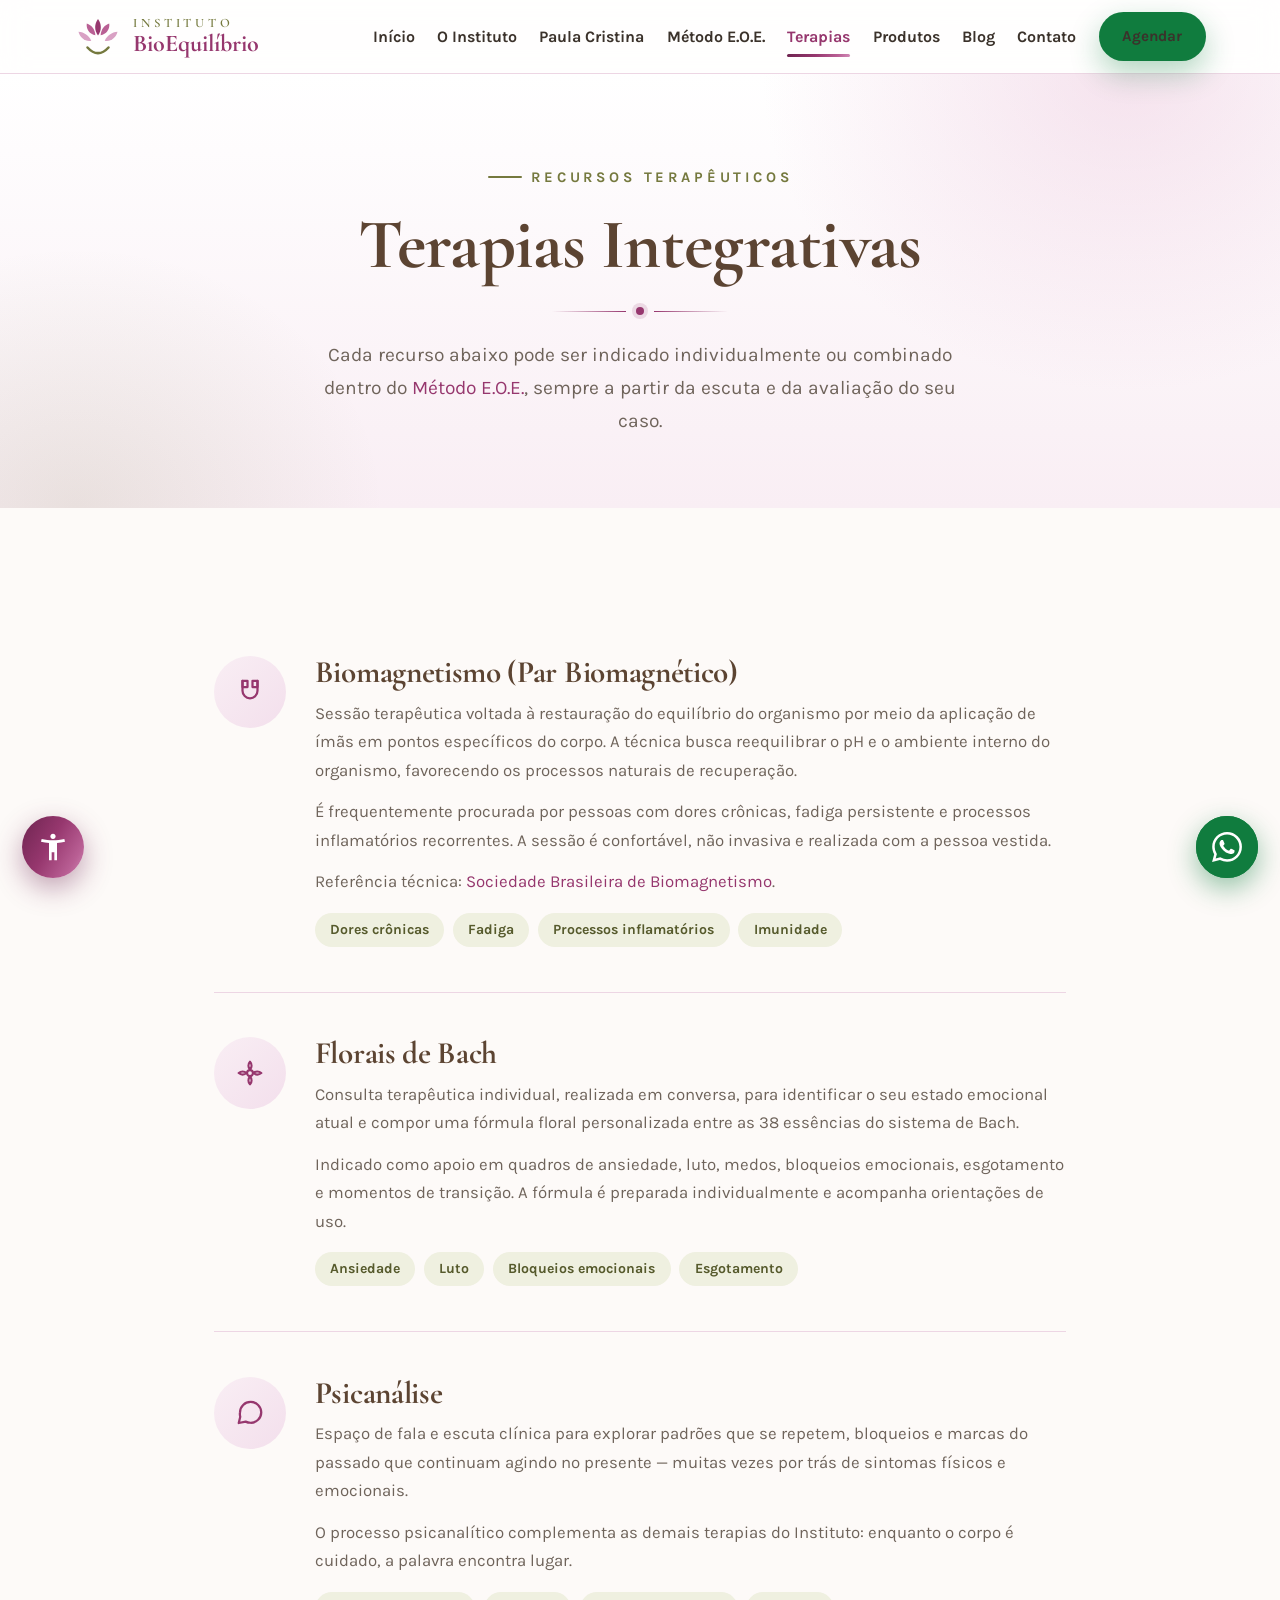
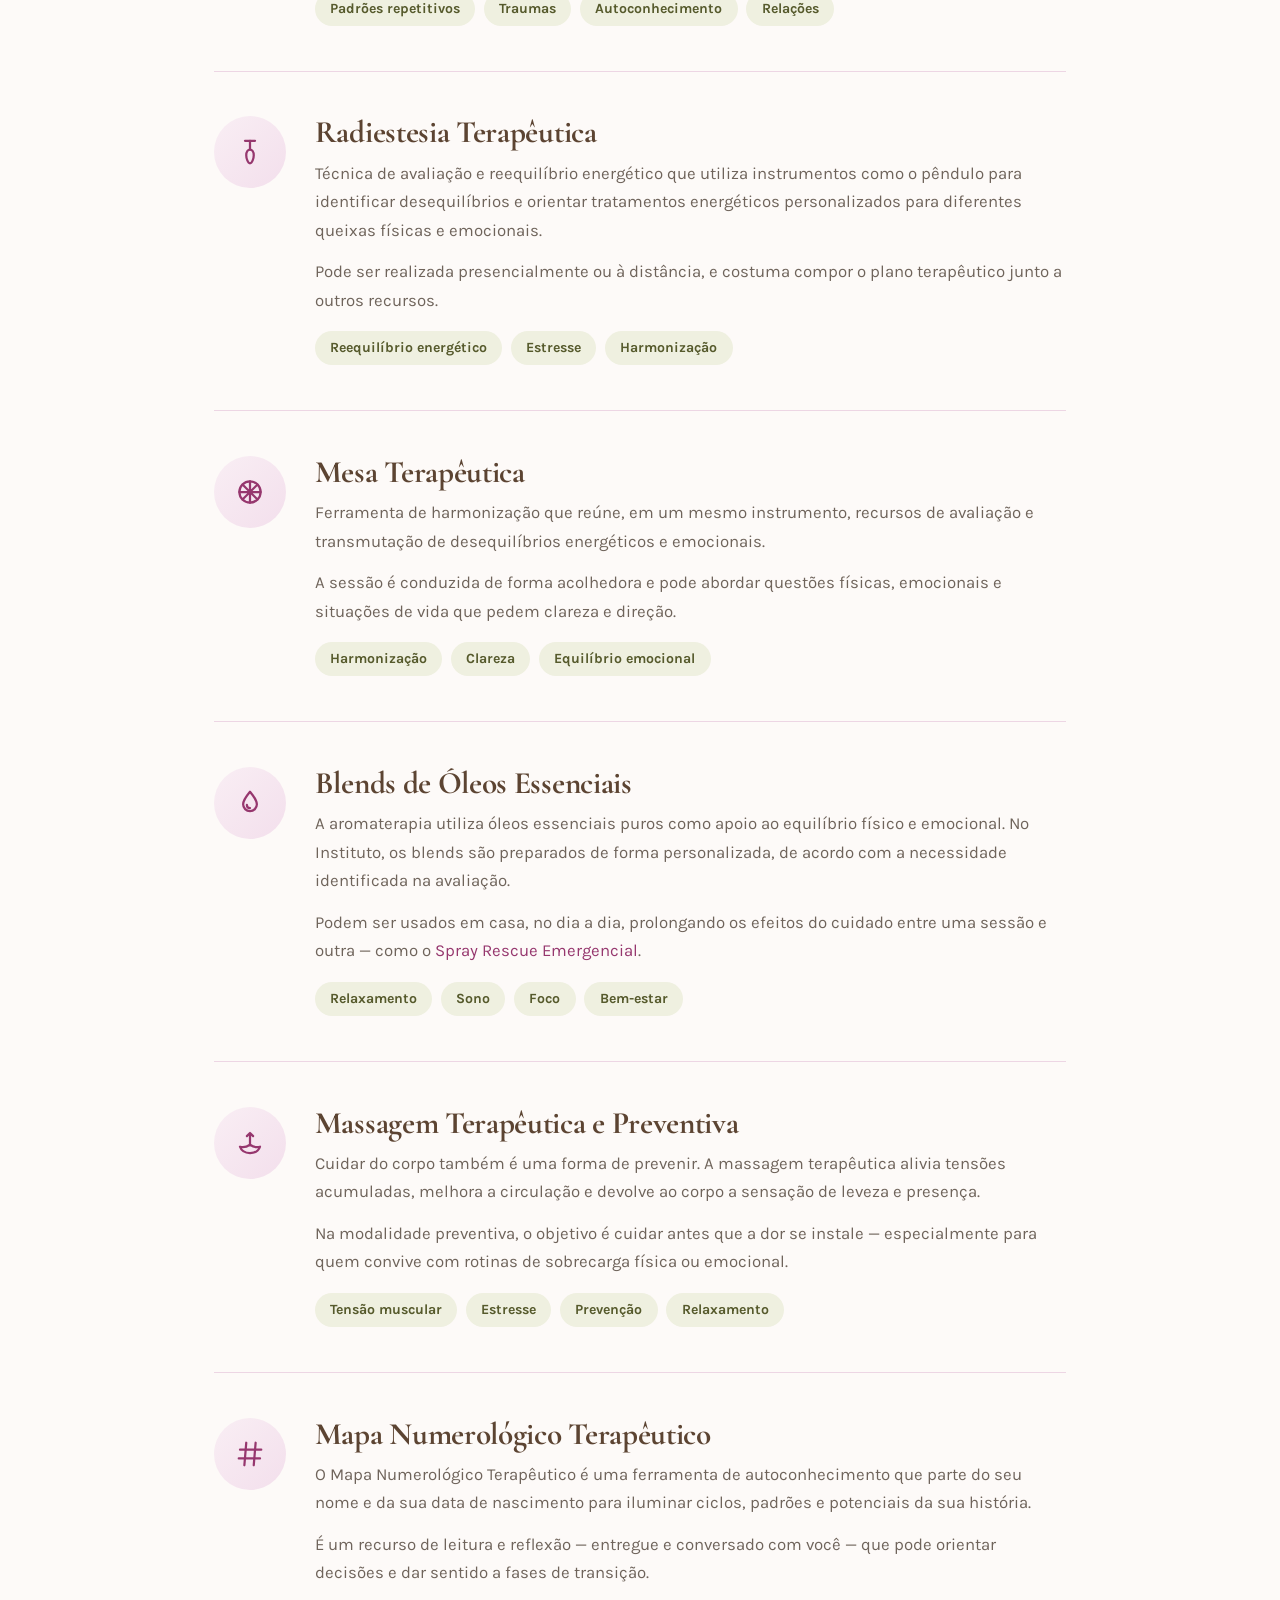
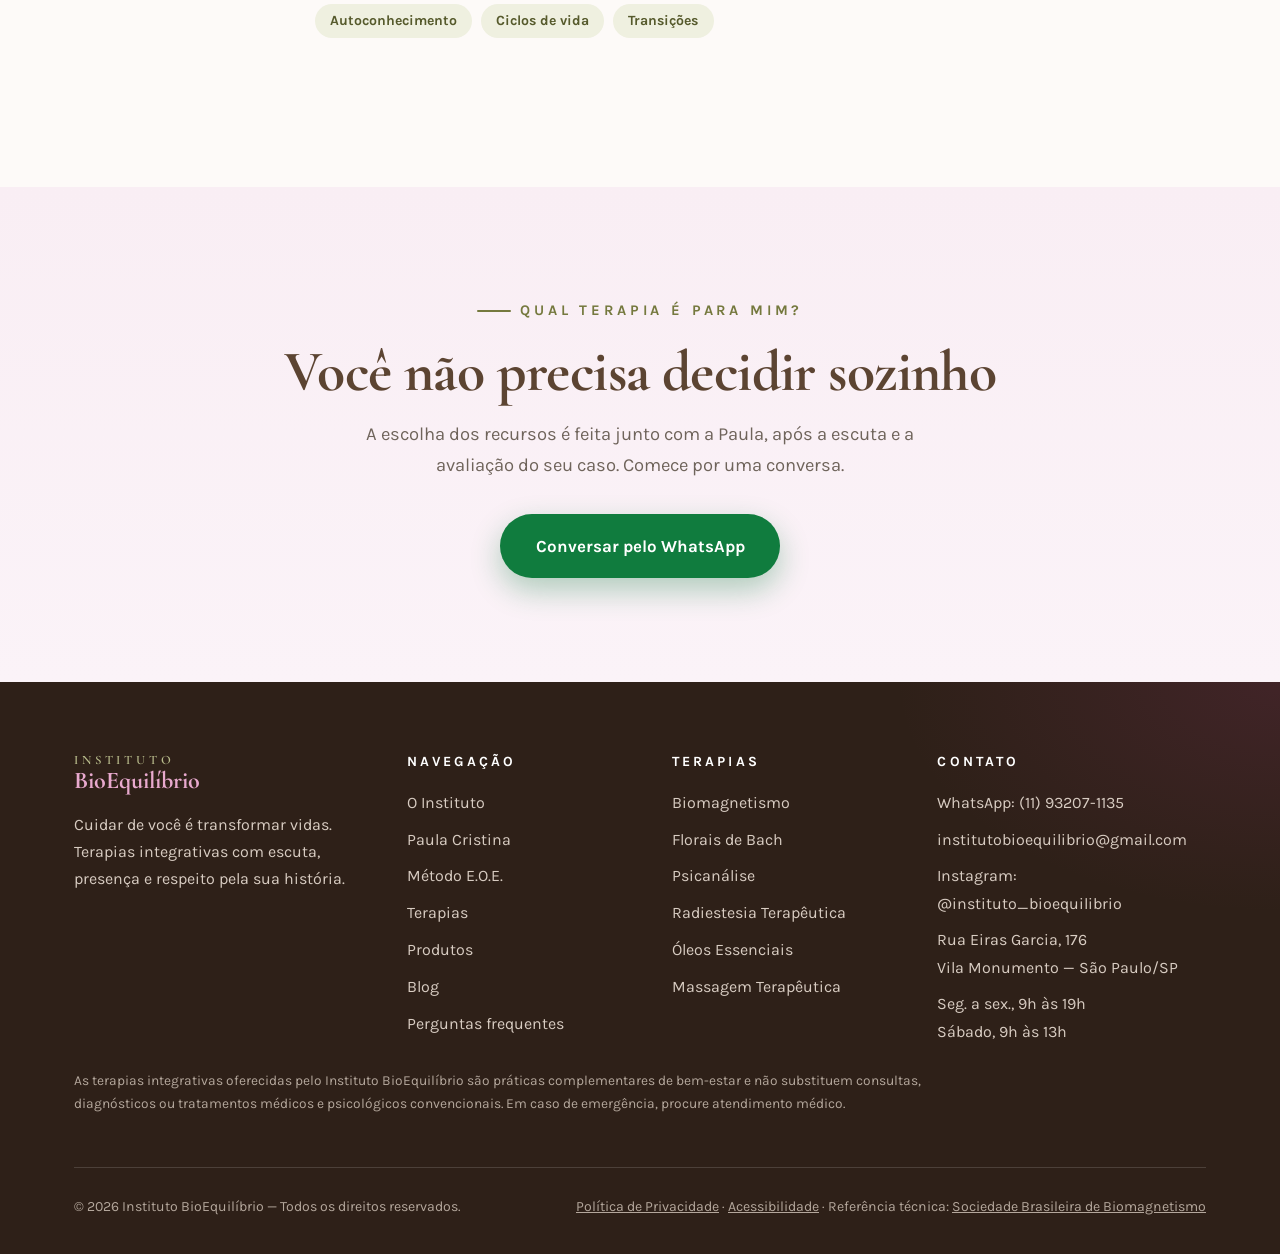
==== terapias.html @ fdae302d "Site do Instituto BioEquilíbrio — terapias integrativas (Paula Cristina) Site estático multi-página " ====
<!DOCTYPE html>
<html lang="pt-BR">
<head>
  <meta charset="UTF-8">
  <meta name="viewport" content="width=device-width, initial-scale=1.0">
  <title>Terapias Integrativas — Biomagnetismo, Florais, Psicanálise e mais | Instituto BioEquilíbrio</title>
  <meta name="description" content="Conheça as terapias do Instituto BioEquilíbrio: Biomagnetismo, Florais de Bach, Psicanálise, Radiestesia Terapêutica, Mesa Terapêutica, Óleos Essenciais, Massagem Terapêutica e Mapa Numerológico.">
  <link rel="icon" type="image/jpeg" href="assets/img/logo.jpg">
  <link rel="preconnect" href="https://fonts.googleapis.com">
  <link rel="preconnect" href="https://fonts.gstatic.com" crossorigin>
  <link href="https://fonts.googleapis.com/css2?family=Cormorant+Garamond:ital,wght@0,500;0,600;0,700;1,500;1,600&family=Karla:ital,wght@0,400;0,700;1,400&display=swap" rel="stylesheet">
  <link rel="stylesheet" href="assets/css/style.css">
  <!-- Aplica preferências de acessibilidade salvas antes da pintura (evita flash) -->
  <script>
    (function () {
      try {
        var c = localStorage.getItem("bioeq-contraste");
        if (c === "sim" || (!c && window.matchMedia && window.matchMedia("(prefers-contrast: more)").matches)) {
          document.documentElement.setAttribute("data-contraste", "alto");
        }
        var p = parseInt(localStorage.getItem("bioeq-fonte-escala"), 10);
        if (p && p !== 100 && p >= 90 && p <= 130) document.documentElement.style.fontSize = p + "%";
        if (localStorage.getItem("bioeq-links") === "1") document.documentElement.classList.add("a11y-links");
        if (localStorage.getItem("bioeq-parado") === "1") document.documentElement.classList.add("a11y-parado");
      } catch (e) {}
    })();
  </script>
</head>
<body>

  <a class="pular-conteudo" href="#conteudo" accesskey="1">Pular para o conteúdo principal</a>

  <header class="topo">
    <div class="topo__inner">
      <a class="marca" href="index.html" aria-label="Instituto BioEquilíbrio — página inicial">
        <svg viewBox="0 0 64 56" aria-hidden="true"><path d="M32 4c5 6.5 5 15.5 0 22-5-6.5-5-15.5 0-22z" fill="#96376E"/><path d="M17 10c6.5 2 11 8 11.5 15.5C21 24.5 16 18 17 10z" fill="#B95F94"/><path d="M47 10c-6.5 2-11 8-11.5 15.5C43 24.5 48 18 47 10z" fill="#B95F94"/><path d="M6 21c7.5.5 14 5 17 12-8 1.5-15-4-17-12z" fill="#D9A1C4"/><path d="M58 21c-7.5.5-14 5-17 12 8 1.5 15-4 17-12z" fill="#D9A1C4"/><path d="M18 42c4.5 5 9 7.5 14 7.5S41.5 47 46 42" stroke="#75793E" stroke-width="3.4" stroke-linecap="round" fill="none"/></svg>
        <span class="marca__texto">
          <span class="marca__instituto">Instituto</span>
          <span class="marca__nome">BioEquilíbrio</span>
        </span>
      </a>
      <button class="nav-toggle" aria-label="Abrir menu" aria-expanded="false">
        <svg width="26" height="26" viewBox="0 0 24 24" fill="none" stroke="currentColor" stroke-width="2" stroke-linecap="round"><path d="M3 6h18M3 12h18M3 18h18"/></svg>
      </button>
      <nav class="nav" aria-label="Navegação principal">
        <a href="index.html">Início</a>
        <a href="o-instituto.html">O Instituto</a>
        <a href="paula-cristina.html">Paula Cristina</a>
        <a href="metodo-eoe.html">Método E.O.E.</a>
        <a href="terapias.html" class="ativo" aria-current="page">Terapias</a>
        <a href="produtos.html">Produtos</a>
        <a href="blog.html">Blog</a>
        <a href="contato.html">Contato</a>
        <a class="botao botao--whats" href="https://wa.me/5511932071135?text=Ol%C3%A1%2C%20Paula!%20Vim%20pelo%20site%20do%20Instituto%20BioEquil%C3%ADbrio%20e%20gostaria%20de%20agendar%20uma%20avalia%C3%A7%C3%A3o." target="_blank" rel="noopener">Agendar</a>
      </nav>
    </div>
  </header>

  <main id="conteudo">
    <section class="hero-interno">
      <div class="container">
        <span class="eyebrow">Recursos terapêuticos</span>
        <h1>Terapias Integrativas</h1>
        <div class="ornamento" aria-hidden="true"><span></span></div>
        <p class="intro-secao">Cada recurso abaixo pode ser indicado individualmente ou combinado dentro do <a href="metodo-eoe.html">Método E.O.E.</a>, sempre a partir da escuta e da avaliação do seu caso.</p>
      </div>
    </section>

    <section class="secao">
      <div class="container" style="max-width:900px;">

        <article class="terapia reveal" id="biomagnetismo">
          <div class="terapia__icone" aria-hidden="true"><svg width="30" height="30" viewBox="0 0 24 24" fill="none" stroke="currentColor" stroke-width="1.8" stroke-linecap="round" stroke-linejoin="round"><path d="M6 3v8a6 6 0 0 0 12 0V3"/><path d="M6 3h4v5H6zM14 3h4v5h-4z"/></svg></div>
          <div>
            <h3>Biomagnetismo (Par Biomagnético)</h3>
            <p>Sessão terapêutica voltada à restauração do equilíbrio do organismo por meio da aplicação de ímãs em pontos específicos do corpo. A técnica busca reequilibrar o pH e o ambiente interno do organismo, favorecendo os processos naturais de recuperação.</p>
            <p>É frequentemente procurada por pessoas com dores crônicas, fadiga persistente e processos inflamatórios recorrentes. A sessão é confortável, não invasiva e realizada com a pessoa vestida.</p>
            <p>Referência técnica: <a href="https://www.sbbiomagnetismo.com/" target="_blank" rel="noopener">Sociedade Brasileira de Biomagnetismo</a>.</p>
            <div class="indicacoes"><span class="tag">Dores crônicas</span><span class="tag">Fadiga</span><span class="tag">Processos inflamatórios</span><span class="tag">Imunidade</span></div>
          </div>
        </article>

        <article class="terapia reveal" id="florais">
          <div class="terapia__icone" aria-hidden="true"><svg width="30" height="30" viewBox="0 0 24 24" fill="none" stroke="currentColor" stroke-width="1.8" stroke-linecap="round" stroke-linejoin="round"><circle cx="12" cy="12" r="2.4"/><path d="M12 3c1.6 1.8 1.6 4.4 0 6.2C10.4 7.4 10.4 4.8 12 3zM21 12c-1.8 1.6-4.4 1.6-6.2 0 1.8-1.6 4.4-1.6 6.2 0zM12 21c-1.6-1.8-1.6-4.4 0-6.2 1.6 1.8 1.6 4.4 0 6.2zM3 12c1.8-1.6 4.4-1.6 6.2 0-1.8 1.6-4.4 1.6-6.2 0z"/></svg></div>
          <div>
            <h3>Florais de Bach</h3>
            <p>Consulta terapêutica individual, realizada em conversa, para identificar o seu estado emocional atual e compor uma fórmula floral personalizada entre as 38 essências do sistema de Bach.</p>
            <p>Indicado como apoio em quadros de ansiedade, luto, medos, bloqueios emocionais, esgotamento e momentos de transição. A fórmula é preparada individualmente e acompanha orientações de uso.</p>
            <div class="indicacoes"><span class="tag">Ansiedade</span><span class="tag">Luto</span><span class="tag">Bloqueios emocionais</span><span class="tag">Esgotamento</span></div>
          </div>
        </article>

        <article class="terapia reveal" id="psicanalise">
          <div class="terapia__icone" aria-hidden="true"><svg width="30" height="30" viewBox="0 0 24 24" fill="none" stroke="currentColor" stroke-width="1.8" stroke-linecap="round" stroke-linejoin="round"><path d="M21 11.5a8.4 8.4 0 0 1-8.5 8.3c-1.4 0-2.8-.3-4-.9L3 20l1.2-5A8.1 8.1 0 0 1 4 11.5 8.4 8.4 0 0 1 12.5 3.2 8.4 8.4 0 0 1 21 11.5z"/></svg></div>
          <div>
            <h3>Psicanálise</h3>
            <p>Espaço de fala e escuta clínica para explorar padrões que se repetem, bloqueios e marcas do passado que continuam agindo no presente — muitas vezes por trás de sintomas físicos e emocionais.</p>
            <p>O processo psicanalítico complementa as demais terapias do Instituto: enquanto o corpo é cuidado, a palavra encontra lugar.</p>
            <div class="indicacoes"><span class="tag">Padrões repetitivos</span><span class="tag">Traumas</span><span class="tag">Autoconhecimento</span><span class="tag">Relações</span></div>
          </div>
        </article>

        <article class="terapia reveal" id="radiestesia">
          <div class="terapia__icone" aria-hidden="true"><svg width="30" height="30" viewBox="0 0 24 24" fill="none" stroke="currentColor" stroke-width="1.8" stroke-linecap="round" stroke-linejoin="round"><path d="M12 3v7"/><path d="M12 10c-1.7 0-3 2-3 4.5S10.3 21 12 21s3-4 3-6.5-1.3-4.5-3-4.5z"/><path d="M8 3h8"/></svg></div>
          <div>
            <h3>Radiestesia Terapêutica</h3>
            <p>Técnica de avaliação e reequilíbrio energético que utiliza instrumentos como o pêndulo para identificar desequilíbrios e orientar tratamentos energéticos personalizados para diferentes queixas físicas e emocionais.</p>
            <p>Pode ser realizada presencialmente ou à distância, e costuma compor o plano terapêutico junto a outros recursos.</p>
            <div class="indicacoes"><span class="tag">Reequilíbrio energético</span><span class="tag">Estresse</span><span class="tag">Harmonização</span></div>
          </div>
        </article>

        <article class="terapia reveal" id="mesa">
          <div class="terapia__icone" aria-hidden="true"><svg width="30" height="30" viewBox="0 0 24 24" fill="none" stroke="currentColor" stroke-width="1.8" stroke-linecap="round" stroke-linejoin="round"><circle cx="12" cy="12" r="8.5"/><path d="M12 3.5v17M3.5 12h17M6 6l12 12M18 6L6 18"/></svg></div>
          <div>
            <h3>Mesa Terapêutica</h3>
            <p>Ferramenta de harmonização que reúne, em um mesmo instrumento, recursos de avaliação e transmutação de desequilíbrios energéticos e emocionais.</p>
            <p>A sessão é conduzida de forma acolhedora e pode abordar questões físicas, emocionais e situações de vida que pedem clareza e direção.</p>
            <div class="indicacoes"><span class="tag">Harmonização</span><span class="tag">Clareza</span><span class="tag">Equilíbrio emocional</span></div>
          </div>
        </article>

        <article class="terapia reveal" id="oleos">
          <div class="terapia__icone" aria-hidden="true"><svg width="30" height="30" viewBox="0 0 24 24" fill="none" stroke="currentColor" stroke-width="1.8" stroke-linecap="round" stroke-linejoin="round"><path d="M12 3c3.5 4.2 5.5 7.3 5.5 10a5.5 5.5 0 0 1-11 0c0-2.7 2-5.8 5.5-10z"/><path d="M9.5 13.5c0 1.4 1.1 2.5 2.5 2.5"/></svg></div>
          <div>
            <h3>Blends de Óleos Essenciais</h3>
            <p>A aromaterapia utiliza óleos essenciais puros como apoio ao equilíbrio físico e emocional. No Instituto, os blends são preparados de forma personalizada, de acordo com a necessidade identificada na avaliação.</p>
            <p>Podem ser usados em casa, no dia a dia, prolongando os efeitos do cuidado entre uma sessão e outra — como o <a href="produtos.html">Spray Rescue Emergencial</a>.</p>
            <div class="indicacoes"><span class="tag">Relaxamento</span><span class="tag">Sono</span><span class="tag">Foco</span><span class="tag">Bem-estar</span></div>
          </div>
        </article>

        <article class="terapia reveal" id="massagem">
          <div class="terapia__icone" aria-hidden="true"><svg width="30" height="30" viewBox="0 0 24 24" fill="none" stroke="currentColor" stroke-width="1.8" stroke-linecap="round" stroke-linejoin="round"><path d="M12 20c-4 0-7-2-8-5 2.5.8 5 .4 8-1.6 3 2 5.5 2.4 8 1.6-1 3-4 5-8 5z"/><path d="M12 13V4M9.5 6.5 12 4l2.5 2.5"/></svg></div>
          <div>
            <h3>Massagem Terapêutica e Preventiva</h3>
            <p>Cuidar do corpo também é uma forma de prevenir. A massagem terapêutica alivia tensões acumuladas, melhora a circulação e devolve ao corpo a sensação de leveza e presença.</p>
            <p>Na modalidade preventiva, o objetivo é cuidar antes que a dor se instale — especialmente para quem convive com rotinas de sobrecarga física ou emocional.</p>
            <div class="indicacoes"><span class="tag">Tensão muscular</span><span class="tag">Estresse</span><span class="tag">Prevenção</span><span class="tag">Relaxamento</span></div>
          </div>
        </article>

        <article class="terapia reveal" id="numerologia">
          <div class="terapia__icone" aria-hidden="true"><svg width="30" height="30" viewBox="0 0 24 24" fill="none" stroke="currentColor" stroke-width="1.8" stroke-linecap="round" stroke-linejoin="round"><path d="M9 3 7.5 21M16.5 3 15 21M4 8.5h17M3 15.5h17"/></svg></div>
          <div>
            <h3>Mapa Numerológico Terapêutico</h3>
            <p>O Mapa Numerológico Terapêutico é uma ferramenta de autoconhecimento que parte do seu nome e da sua data de nascimento para iluminar ciclos, padrões e potenciais da sua história.</p>
            <p>É um recurso de leitura e reflexão — entregue e conversado com você — que pode orientar decisões e dar sentido a fases de transição.</p>
            <div class="indicacoes"><span class="tag">Autoconhecimento</span><span class="tag">Ciclos de vida</span><span class="tag">Transições</span></div>
          </div>
        </article>

      </div>
    </section>

    <section class="secao secao--rosa cta-final">
      <div class="container reveal">
        <span class="eyebrow">Qual terapia é para mim?</span>
        <h2>Você não precisa decidir sozinho</h2>
        <p>A escolha dos recursos é feita junto com a Paula, após a escuta e a avaliação do seu caso. Comece por uma conversa.</p>
        <a class="botao botao--whats" href="https://wa.me/5511932071135?text=Ol%C3%A1%2C%20Paula!%20Vim%20pelo%20site%20e%20gostaria%20de%20saber%20qual%20terapia%20%C3%A9%20mais%20indicada%20para%20o%20meu%20caso." target="_blank" rel="noopener">Conversar pelo WhatsApp</a>
      </div>
    </section>
  </main>

  <footer class="rodape">
    <div class="container">
      <div class="rodape__grid">
        <div class="rodape__sobre">
          <a class="marca" href="index.html" aria-label="Instituto BioEquilíbrio">
            <span class="marca__texto">
              <span class="marca__instituto">Instituto</span>
              <span class="marca__nome">BioEquilíbrio</span>
            </span>
          </a>
          <p>Cuidar de você é transformar vidas. Terapias integrativas com escuta, presença e respeito pela sua história.</p>
        </div>
        <div>
          <h4>Navegação</h4>
          <ul>
            <li><a href="o-instituto.html">O Instituto</a></li>
            <li><a href="paula-cristina.html">Paula Cristina</a></li>
            <li><a href="metodo-eoe.html">Método E.O.E.</a></li>
            <li><a href="terapias.html">Terapias</a></li>
            <li><a href="produtos.html">Produtos</a></li>
            <li><a href="blog.html">Blog</a></li>
            <li><a href="faq.html">Perguntas frequentes</a></li>
          </ul>
        </div>
        <div>
          <h4>Terapias</h4>
          <ul>
            <li><a href="terapias.html#biomagnetismo">Biomagnetismo</a></li>
            <li><a href="terapias.html#florais">Florais de Bach</a></li>
            <li><a href="terapias.html#psicanalise">Psicanálise</a></li>
            <li><a href="terapias.html#radiestesia">Radiestesia Terapêutica</a></li>
            <li><a href="terapias.html#oleos">Óleos Essenciais</a></li>
            <li><a href="terapias.html#massagem">Massagem Terapêutica</a></li>
          </ul>
        </div>
        <div>
          <h4>Contato</h4>
          <ul>
            <li><a href="https://wa.me/5511932071135" target="_blank" rel="noopener">WhatsApp: (11) 93207-1135</a></li>
            <li><a href="mailto:institutobioequilibrio@gmail.com">institutobioequilibrio@gmail.com</a></li>
            <li><a href="https://www.instagram.com/instituto_bioequilibrio" target="_blank" rel="noopener">Instagram: @instituto_bioequilibrio</a></li>
            <li>Rua Eiras Garcia, 176<br>Vila Monumento — São Paulo/SP</li>
            <li>Seg. a sex., 9h às 19h<br>Sábado, 9h às 13h</li>
          </ul>
        </div>
      </div>
      <p class="aviso">As terapias integrativas oferecidas pelo Instituto BioEquilíbrio são práticas complementares de bem-estar e não substituem consultas, diagnósticos ou tratamentos médicos e psicológicos convencionais. Em caso de emergência, procure atendimento médico.</p>
      <div class="rodape__base">
        <span>© <span data-ano>2026</span> Instituto BioEquilíbrio — Todos os direitos reservados.</span>
        <span><a href="politica-de-privacidade.html">Política de Privacidade</a> · <a href="acessibilidade.html">Acessibilidade</a> · Referência técnica: <a href="https://www.sbbiomagnetismo.com/" target="_blank" rel="noopener">Sociedade Brasileira de Biomagnetismo</a></span>
      </div>
    </div>
  </footer>

  <!-- Balão flutuante de acessibilidade (padrão eMAG): fonte, contraste, links, animações -->
  <div class="acess-flutuante">
    <button type="button" class="acess-flutuante__botao" data-acess-toggle accesskey="4" aria-expanded="false" aria-controls="acessPainel" aria-label="Opções de acessibilidade">
      <svg viewBox="0 0 24 24" fill="currentColor" aria-hidden="true"><path d="M12 6c1.1 0 2-.9 2-2s-.9-2-2-2-2 .9-2 2 .9 2 2 2zm8.5 0c-2.61.7-5.67 1-8.5 1s-5.89-.3-8.5-1L3 8c1.86.5 4 .83 6 1v13h2v-6h2v6h2V9c2-.17 4.14-.5 6-1l-.5-2z"/></svg>
    </button>
    <div class="acess-flutuante__painel" id="acessPainel" role="group" aria-label="Ferramentas de acessibilidade" hidden>
      <p class="acess-flutuante__titulo">Acessibilidade</p>
      <div class="acess-flutuante__linha">
        <button type="button" data-fonte="menor" aria-label="Diminuir tamanho do texto">A&#8722;</button>
        <span class="escala-fonte" data-escala aria-live="polite">100%</span>
        <button type="button" data-fonte="maior" aria-label="Aumentar tamanho do texto">A+</button>
      </div>
      <button type="button" data-contraste aria-pressed="false">Alto contraste</button>
      <button type="button" data-links aria-pressed="false">Destacar links</button>
      <button type="button" data-animacoes aria-pressed="false">Pausar animações</button>
      <button type="button" data-restaurar>Restaurar padrão</button>
      <a href="acessibilidade.html">Declaração de acessibilidade</a>
    </div>
  </div>

  <a class="whats-flutuante" href="https://wa.me/5511932071135?text=Ol%C3%A1%2C%20Paula!%20Vim%20pelo%20site%20do%20Instituto%20BioEquil%C3%ADbrio%20e%20gostaria%20de%20agendar%20uma%20avalia%C3%A7%C3%A3o." target="_blank" rel="noopener" aria-label="Conversar pelo WhatsApp">
    <svg width="30" height="30" viewBox="0 0 24 24" fill="currentColor" aria-hidden="true"><path d="M17.472 14.382c-.297-.149-1.758-.867-2.03-.967-.273-.099-.471-.148-.67.15-.197.297-.767.966-.94 1.164-.173.199-.347.223-.644.075-.297-.15-1.255-.463-2.39-1.475-.883-.788-1.48-1.761-1.653-2.059-.173-.297-.018-.458.13-.606.134-.133.297-.347.446-.52.149-.174.198-.298.297-.497.1-.198.05-.371-.025-.52-.075-.149-.669-1.612-.916-2.207-.242-.579-.487-.5-.669-.51-.173-.008-.371-.01-.57-.01-.198 0-.52.074-.792.372-.272.297-1.04 1.016-1.04 2.479 0 1.462 1.065 2.875 1.213 3.074.149.198 2.096 3.2 5.077 4.487.709.306 1.262.489 1.694.625.712.227 1.36.195 1.871.118.571-.085 1.758-.719 2.006-1.413.248-.694.248-1.289.173-1.413-.074-.124-.272-.198-.57-.347m-5.421 7.403h-.004a9.87 9.87 0 01-5.031-1.378l-.361-.214-3.741.982.998-3.648-.235-.374a9.86 9.86 0 01-1.51-5.26c.001-5.45 4.436-9.884 9.888-9.884 2.64 0 5.122 1.03 6.988 2.898a9.825 9.825 0 012.893 6.994c-.003 5.45-4.437 9.884-9.885 9.884m8.413-18.297A11.815 11.815 0 0012.05 0C5.495 0 .16 5.335.157 11.892c0 2.096.547 4.142 1.588 5.945L.057 24l6.305-1.654a11.882 11.882 0 005.683 1.448h.005c6.554 0 11.89-5.335 11.893-11.893a11.821 11.821 0 00-3.48-8.413z"/></svg>
  </a>

  <!-- VLibras: tradução automática para Língua Brasileira de Sinais (widget oficial gov.br) -->
  <div vw class="enabled">
    <div vw-access-button class="active"></div>
    <div vw-plugin-wrapper><div class="vw-plugin-top-wrapper"></div></div>
  </div>
  <script>
    window.addEventListener("load", function () {
      var s = document.createElement("script");
      s.src = "https://vlibras.gov.br/app/vlibras-plugin.js";
      s.onload = function () { try { new window.VLibras.Widget("https://vlibras.gov.br/app"); } catch (e) {} };
      document.body.appendChild(s);
    });
  </script>
  <script src="assets/js/main.js"></script>
</body>
</html>
---- assets/css/style.css ----
/* ============================================================
   Instituto BioEquilíbrio — style.css  (v2 — edição imersiva)
   Paleta derivada do logotipo: ameixa, oliva, marrom-raiz,
   rosa-lótus e branco-quente. Tipografia ampliada, movimento
   fluido e respeito total a prefers-reduced-motion.
   ============================================================ */

:root {
  --ameixa: #96376E;
  --ameixa-escuro: #6E2450;
  --ameixa-suave: #B95F94;
  --rosa-claro: #E7B9D4;
  --oliva: #75793E;
  --oliva-escuro: #565A2C;
  --raiz: #5C4432;
  --tinta: #3B322B;
  --tinta-suave: #6F645B;
  --rosa-palido: #F9EEF4;
  --rosa-borda: #EDD6E4;
  --creme: #FDFAF8;
  --branco: #FFFFFF;
  --dourado: #C9A227;
  --verde-whats: #107C3E;

  --grad-ameixa: linear-gradient(120deg, #6E2450, #96376E 45%, #B95F94 80%, #D18AB6);
  --grad-texto: linear-gradient(100deg, #96376E, #B95F94 55%, #75793E 130%);

  --fonte-display: "Cormorant Garamond", "Times New Roman", serif;
  --fonte-corpo: "Karla", "Segoe UI", Arial, sans-serif;

  --largura-max: 1180px;
  --raio: 20px;
  --sombra: 0 18px 44px rgba(110, 68, 92, 0.14);
  --sombra-alta: 0 30px 70px rgba(110, 36, 80, 0.22);
  --transicao: 0.3s cubic-bezier(0.22, 1, 0.36, 1);
}

/* ---------- Reset ---------- */
*, *::before, *::after { box-sizing: border-box; margin: 0; padding: 0; }

html { scroll-behavior: smooth; }

body {
  font-family: var(--fonte-corpo);
  font-size: 1.125rem;
  line-height: 1.7;
  color: var(--tinta);
  background: var(--creme);
  -webkit-font-smoothing: antialiased;
  overflow-x: hidden;
}

img { max-width: 100%; display: block; }

a { color: var(--ameixa); text-decoration: none; transition: color var(--transicao); }
a:hover { color: var(--ameixa-escuro); }

a:focus-visible, button:focus-visible, summary:focus-visible {
  outline: 3px solid var(--ameixa-suave);
  outline-offset: 3px;
  border-radius: 4px;
}

::selection { background: var(--ameixa); color: var(--branco); }

/* ---------- Tipografia (escala ampliada) ---------- */
h1, h2, h3, h4 {
  font-family: var(--fonte-display);
  font-weight: 700;
  line-height: 1.08;
  color: var(--raiz);
  letter-spacing: -0.01em;
}

h1 { font-size: clamp(3rem, 7.5vw, 5.4rem); }
h2 { font-size: clamp(2.3rem, 4.8vw, 3.5rem); }
h3 { font-size: clamp(1.55rem, 2.6vw, 1.95rem); }

.destaque-ameixa {
  font-style: italic;
  background: var(--grad-texto);
  -webkit-background-clip: text;
  background-clip: text;
  color: transparent;
}

.eyebrow {
  display: inline-flex;
  align-items: center;
  gap: 0.6rem;
  font-size: 0.92rem;
  font-weight: 700;
  letter-spacing: 0.26em;
  text-transform: uppercase;
  color: var(--oliva);
  margin-bottom: 1.1rem;
}
.eyebrow::before {
  content: "";
  width: 34px;
  height: 2px;
  background: var(--oliva);
  border-radius: 2px;
}

.intro-secao {
  max-width: 660px;
  font-size: 1.2rem;
  color: var(--tinta-suave);
  margin-top: 1.1rem;
}

/* Ornamento do logotipo: →——•——← */
.ornamento {
  display: flex;
  align-items: center;
  justify-content: center;
  gap: 0.6rem;
  color: var(--ameixa);
  margin: 1.5rem auto;
  width: fit-content;
}
.ornamento::before, .ornamento::after {
  content: "";
  height: 1px;
  width: 74px;
  background: linear-gradient(90deg, transparent, currentColor);
}
.ornamento::after { background: linear-gradient(90deg, currentColor, transparent); }
.ornamento span {
  width: 8px; height: 8px;
  border-radius: 50%;
  background: currentColor;
  box-shadow: 0 0 0 4px rgba(150, 55, 110, 0.15);
}

/* ---------- Layout ---------- */
.container {
  max-width: var(--largura-max);
  margin: 0 auto;
  padding: 0 1.5rem;
}

.secao { padding: 6.5rem 0; position: relative; }
.secao--rosa { background: linear-gradient(180deg, var(--rosa-palido), #FBF3F8); }
.secao--branca { background: var(--branco); }

.cabecalho-secao { text-align: center; max-width: 780px; margin: 0 auto 3.6rem; }
.cabecalho-secao .intro-secao { margin-left: auto; margin-right: auto; }

/* ---------- Botões ---------- */
.botao {
  display: inline-flex;
  align-items: center;
  gap: 0.6rem;
  padding: 1rem 2.1rem;
  border-radius: 999px;
  font-weight: 700;
  font-size: 1.06rem;
  border: 2px solid transparent;
  cursor: pointer;
  position: relative;
  overflow: hidden;
  transition: transform var(--transicao), box-shadow var(--transicao), background var(--transicao), color var(--transicao);
}
.botao::after {
  content: "";
  position: absolute;
  inset: 0;
  background: linear-gradient(110deg, transparent 30%, rgba(255,255,255,0.35) 50%, transparent 70%);
  transform: translateX(-110%);
  transition: transform 0.7s ease;
}
.botao:hover::after { transform: translateX(110%); }
.botao:hover { transform: translateY(-3px) scale(1.02); }

.botao--primario { background: var(--grad-ameixa); background-size: 160% 160%; color: var(--branco); box-shadow: 0 12px 30px rgba(150, 55, 110, 0.35); }
.botao--primario:hover { color: var(--branco); box-shadow: 0 18px 40px rgba(150, 55, 110, 0.45); }

.botao--whats { background: var(--verde-whats); color: var(--branco); box-shadow: 0 12px 30px rgba(16, 124, 62, 0.32); }
.botao--whats:hover { background: #0B5E2F; color: var(--branco); box-shadow: 0 18px 40px rgba(16, 124, 62, 0.42); }

.botao--contorno { border-color: var(--ameixa); color: var(--ameixa); background: transparent; }
.botao--contorno:hover { background: var(--ameixa); color: var(--branco); box-shadow: 0 14px 32px rgba(150, 55, 110, 0.3); }

.botao--claro { background: var(--branco); color: var(--ameixa); box-shadow: 0 12px 30px rgba(0, 0, 0, 0.18); }
.botao--claro:hover { color: var(--ameixa-escuro); }

.botao svg { flex-shrink: 0; }

/* ---------- Barra de progresso de leitura (injetada via JS) ---------- */
.progresso-scroll {
  position: fixed;
  top: 0; left: 0;
  height: 4px;
  width: 0;
  background: var(--grad-ameixa);
  z-index: 120;
  border-radius: 0 4px 4px 0;
}

/* ---------- Header ---------- */
.topo {
  position: sticky;
  top: 0;
  z-index: 60;
  background: rgba(255, 255, 255, 0.82);
  backdrop-filter: blur(14px) saturate(1.4);
  -webkit-backdrop-filter: blur(14px) saturate(1.4);
  border-bottom: 1px solid var(--rosa-borda);
  transition: box-shadow var(--transicao);
}
.topo.compacto { box-shadow: 0 10px 30px rgba(110, 36, 80, 0.10); }

.topo__inner {
  display: flex;
  align-items: center;
  justify-content: space-between;
  gap: 1rem;
  padding: 0.75rem 1.5rem;
  max-width: var(--largura-max);
  margin: 0 auto;
  transition: padding var(--transicao);
}
.topo.compacto .topo__inner { padding-top: 0.45rem; padding-bottom: 0.45rem; }

.marca {
  display: flex;
  align-items: center;
  gap: 0.7rem;
  line-height: 1.05;
}
.marca svg { width: 48px; height: 48px; flex-shrink: 0; transition: transform var(--transicao); }
.marca:hover svg { transform: rotate(-6deg) scale(1.06); }
.marca__texto { font-family: var(--fonte-display); }
.marca__instituto {
  display: block;
  font-size: 0.8rem;
  letter-spacing: 0.3em;
  text-transform: uppercase;
  color: var(--oliva);
  font-weight: 600;
}
.marca__nome {
  display: block;
  font-size: 1.5rem;
  font-weight: 700;
  color: var(--ameixa);
}

.nav { display: flex; align-items: center; gap: 1.4rem; }
.nav a {
  font-size: 1rem;
  font-weight: 700;
  color: var(--tinta);
  padding: 0.3rem 0;
  position: relative;
}
.nav a:not(.botao)::after {
  content: "";
  position: absolute;
  left: 0; bottom: -2px;
  width: 100%;
  height: 2.5px;
  border-radius: 2px;
  background: var(--grad-ameixa);
  transform: scaleX(0);
  transform-origin: left;
  transition: transform var(--transicao);
}
.nav a:hover { color: var(--ameixa); }
.nav a:hover::after, .nav a.ativo::after { transform: scaleX(1); }
.nav a.ativo { color: var(--ameixa); }
.nav .botao { padding: 0.6rem 1.35rem; font-size: 0.95rem; }

.nav-toggle {
  display: none;
  background: none;
  border: none;
  width: 46px; height: 46px;
  cursor: pointer;
  color: var(--raiz);
}

/* ---------- Hero imersivo ---------- */
.hero {
  position: relative;
  overflow: hidden;
  min-height: 88vh;
  display: flex;
  align-items: center;
  padding: 5rem 0 6rem;
  background:
    radial-gradient(52vw 52vw at 12% 8%, rgba(231, 185, 212, 0.5), transparent 60%),
    radial-gradient(46vw 46vw at 92% 20%, rgba(185, 95, 148, 0.22), transparent 62%),
    radial-gradient(60vw 46vw at 60% 110%, rgba(117, 121, 62, 0.16), transparent 60%),
    linear-gradient(180deg, #FFFFFF 0%, var(--rosa-palido) 100%);
  background-size: 200% 200%, 200% 200%, 200% 200%, 100% 100%;
  animation: respirar 16s ease-in-out infinite alternate;
}

@keyframes respirar {
  0%   { background-position: 0% 0%, 100% 0%, 50% 100%, 0 0; }
  100% { background-position: 30% 20%, 70% 30%, 40% 80%, 0 0; }
}

.hero__grid {
  display: grid;
  grid-template-columns: 1.15fr 0.85fr;
  gap: 4rem;
  align-items: center;
  width: 100%;
}

.hero h1 span.linha { display: block; }

/* Entrada orquestrada do hero */
.hero__texto > * {
  opacity: 0;
  transform: translateY(34px);
  animation: subir 0.9s cubic-bezier(0.22, 1, 0.36, 1) forwards;
}
.hero__texto > *:nth-child(1) { animation-delay: 0.05s; }
.hero__texto > *:nth-child(2) { animation-delay: 0.18s; }
.hero__texto > *:nth-child(3) { animation-delay: 0.32s; }
.hero__texto > *:nth-child(4) { animation-delay: 0.46s; }
.hero__texto > *:nth-child(5) { animation-delay: 0.60s; }
.hero__texto > *:nth-child(6) { animation-delay: 0.74s; }

@keyframes subir {
  to { opacity: 1; transform: none; }
}

.hero__lema {
  font-family: var(--fonte-display);
  font-size: clamp(1.5rem, 2.6vw, 2rem);
  font-style: italic;
  color: var(--ameixa);
  margin-top: 1.5rem;
}

.hero__texto p.apoio {
  margin-top: 1.1rem;
  font-size: 1.18rem;
  color: var(--tinta-suave);
  max-width: 560px;
}

.hero__acoes { display: flex; flex-wrap: wrap; gap: 1rem; margin-top: 2.4rem; }

.hero__logo {
  justify-self: center;
  position: relative;
  will-change: transform;
}
.hero__logo::before {
  content: "";
  position: absolute;
  inset: -26px;
  border-radius: 50%;
  background: conic-gradient(from 0deg, var(--ameixa), var(--rosa-claro), var(--oliva), var(--ameixa-suave), var(--ameixa));
  opacity: 0.5;
  filter: blur(1px);
  animation: girar 22s linear infinite;
  -webkit-mask: radial-gradient(farthest-side, transparent calc(100% - 3px), #000 calc(100% - 2px));
          mask: radial-gradient(farthest-side, transparent calc(100% - 3px), #000 calc(100% - 2px));
}
.hero__logo::after {
  content: "";
  position: absolute;
  inset: -60px;
  border-radius: 50%;
  background: radial-gradient(circle, rgba(150, 55, 110, 0.16), transparent 65%);
  z-index: -1;
  animation: pulsar 6s ease-in-out infinite;
}

@keyframes girar { to { transform: rotate(360deg); } }
@keyframes pulsar {
  0%, 100% { transform: scale(1); opacity: 0.8; }
  50% { transform: scale(1.08); opacity: 1; }
}

.hero__logo img {
  width: min(400px, 78vw);
  border-radius: 50%;
  box-shadow: var(--sombra-alta);
}

.hero__eoe {
  display: block;
  margin-top: 2.6rem;
  font-family: var(--fonte-display);
  font-size: clamp(1.25rem, 2.2vw, 1.6rem);
  letter-spacing: 0.04em;
  color: var(--raiz);
}
.hero__eoe strong { color: var(--ameixa); font-weight: 700; font-size: 1.25em; }
.hero__eoe .sep { color: var(--oliva); margin: 0 0.45em; }

/* Folhas flutuantes */
.hero__folhas { position: absolute; inset: 0; pointer-events: none; overflow: hidden; }
.hero__folhas svg {
  position: absolute;
  opacity: 0.4;
  animation: flutuar 10s ease-in-out infinite;
}
.hero__folhas svg:nth-child(1) { top: 12%; left: 4%; width: 58px; animation-delay: 0s; }
.hero__folhas svg:nth-child(2) { top: 68%; left: 44%; width: 42px; animation-delay: -3.4s; animation-duration: 13s; }
.hero__folhas svg:nth-child(3) { top: 20%; right: 5%; width: 50px; animation-delay: -6.8s; animation-duration: 11s; }

@keyframes flutuar {
  0%, 100% { transform: translateY(0) rotate(-6deg); }
  50% { transform: translateY(-30px) rotate(9deg); }
}

/* Indicador de rolagem */
.hero__scroll {
  position: absolute;
  bottom: 1.6rem;
  left: 50%;
  transform: translateX(-50%);
  color: var(--ameixa);
  font-size: 0.82rem;
  font-weight: 700;
  letter-spacing: 0.22em;
  text-transform: uppercase;
  display: flex;
  flex-direction: column;
  align-items: center;
  gap: 0.4rem;
  opacity: 0.85;
}
.hero__scroll::after {
  content: "";
  width: 2px;
  height: 34px;
  background: linear-gradient(180deg, var(--ameixa), transparent);
  animation: descer 1.8s ease-in-out infinite;
}
@keyframes descer {
  0% { transform: scaleY(0); transform-origin: top; }
  55% { transform: scaleY(1); transform-origin: top; }
  100% { transform: scaleY(1); opacity: 0; }
}

/* ---------- Marquee E.O.E. ---------- */
.marquee {
  background: var(--grad-ameixa);
  color: var(--branco);
  overflow: hidden;
  padding: 1.1rem 0;
  position: relative;
}
.marquee__trilho {
  display: flex;
  gap: 3rem;
  width: max-content;
  animation: deslizar 30s linear infinite;
}
.marquee:hover .marquee__trilho { animation-play-state: paused; }
.marquee span {
  font-family: var(--fonte-display);
  font-size: clamp(1.3rem, 2.4vw, 1.8rem);
  font-style: italic;
  white-space: nowrap;
  display: inline-flex;
  align-items: center;
  gap: 3rem;
}
.marquee span::after { content: "❧"; font-style: normal; opacity: 0.6; font-size: 0.9em; }

@keyframes deslizar {
  to { transform: translateX(-50%); }
}

/* ---------- Cards ---------- */
.grade { display: grid; gap: 1.8rem; }
.grade--3 { grid-template-columns: repeat(3, 1fr); }
.grade--2 { grid-template-columns: repeat(2, 1fr); }
.grade--4 { grid-template-columns: repeat(4, 1fr); }

.card {
  background: var(--branco);
  border: 1px solid var(--rosa-borda);
  border-radius: var(--raio);
  padding: 2.2rem 1.9rem;
  position: relative;
  transition: transform var(--transicao), box-shadow var(--transicao), border-color var(--transicao);
  transform-style: preserve-3d;
  will-change: transform;
}
.card::before {
  content: "";
  position: absolute;
  inset: 0;
  border-radius: var(--raio);
  padding: 1.5px;
  background: var(--grad-ameixa);
  -webkit-mask: linear-gradient(#000 0 0) content-box, linear-gradient(#000 0 0);
          mask: linear-gradient(#000 0 0) content-box, linear-gradient(#000 0 0);
  -webkit-mask-composite: xor;
          mask-composite: exclude;
  opacity: 0;
  transition: opacity var(--transicao);
  pointer-events: none;
}
.card:hover { transform: translateY(-8px); box-shadow: var(--sombra-alta); border-color: transparent; }
.card:hover::before { opacity: 1; }

.card__icone {
  width: 60px; height: 60px;
  display: flex;
  align-items: center;
  justify-content: center;
  border-radius: 50%;
  background: linear-gradient(135deg, var(--rosa-palido), #F3DFEC);
  color: var(--ameixa);
  margin-bottom: 1.2rem;
  transition: transform var(--transicao), background var(--transicao), color var(--transicao);
}
.card:hover .card__icone {
  transform: scale(1.12) rotate(-6deg);
  background: var(--grad-ameixa);
  color: var(--branco);
}

.card h3 { margin-bottom: 0.6rem; }
.card p { color: var(--tinta-suave); font-size: 1.02rem; }
.card .link-mais {
  display: inline-flex;
  align-items: center;
  gap: 0.35rem;
  margin-top: 1rem;
  font-weight: 700;
  font-size: 1rem;
  transition: gap var(--transicao);
}
.card .link-mais:hover { gap: 0.7rem; }

.secao--rosa .card { border-color: transparent; box-shadow: 0 10px 30px rgba(110, 68, 92, 0.08); }

/* ---------- Faixa Método E.O.E. ---------- */
.faixa-eoe {
  background: var(--grad-ameixa);
  background-size: 220% 220%;
  animation: ondular 12s ease-in-out infinite alternate;
  color: var(--branco);
  border-radius: calc(var(--raio) + 10px);
  padding: 4rem 3.4rem;
  display: grid;
  grid-template-columns: 1.2fr 0.8fr;
  gap: 2.8rem;
  align-items: center;
  position: relative;
  overflow: hidden;
  box-shadow: var(--sombra-alta);
}
.faixa-eoe::before {
  content: "";
  position: absolute;
  width: 420px; height: 420px;
  border-radius: 50%;
  background: radial-gradient(circle, rgba(255, 255, 255, 0.14), transparent 70%);
  top: -160px; right: -120px;
  animation: pulsar 8s ease-in-out infinite;
}

@keyframes ondular {
  0% { background-position: 0% 40%; }
  100% { background-position: 100% 60%; }
}

.faixa-eoe h2, .faixa-eoe h3 { color: var(--branco); }
.faixa-eoe p { color: rgba(255, 255, 255, 0.9); font-size: 1.12rem; }
.faixa-eoe .eyebrow { color: #F2DFA9; }
.faixa-eoe .eyebrow::before { background: #F2DFA9; }

.faixa-eoe ul { list-style: none; margin-top: 1.4rem; display: grid; gap: 0.75rem; }
.faixa-eoe ul li {
  display: flex;
  gap: 0.7rem;
  align-items: baseline;
  color: rgba(255, 255, 255, 0.94);
  font-size: 1.08rem;
}
.faixa-eoe ul li::before { content: "❧"; color: #F2DFA9; }

/* Passos E.O.E. */
.passos {
  display: grid;
  grid-template-columns: repeat(3, 1fr);
  gap: 1.8rem;
}
.passo {
  background: var(--branco);
  border-radius: var(--raio);
  border-top: 5px solid var(--oliva);
  padding: 2.2rem 1.9rem;
  box-shadow: var(--sombra);
  position: relative;
  overflow: hidden;
  transition: transform var(--transicao), box-shadow var(--transicao);
}
.passo:hover { transform: translateY(-6px); box-shadow: var(--sombra-alta); }
.passo:nth-child(2) { border-top-color: var(--raiz); }
.passo:nth-child(3) { border-top-color: var(--ameixa); }
.passo__letra {
  font-family: var(--fonte-display);
  font-size: 4.4rem;
  font-weight: 700;
  color: var(--oliva);
  line-height: 1;
  opacity: 0.9;
}
.passo::after {
  content: "";
  position: absolute;
  right: -30px; bottom: -30px;
  width: 130px; height: 130px;
  border-radius: 50%;
  background: radial-gradient(circle, rgba(150, 55, 110, 0.09), transparent 70%);
}
.passo:nth-child(2) .passo__letra { color: var(--raiz); }
.passo:nth-child(3) .passo__letra { color: var(--ameixa); }
.passo h3 { margin: 0.6rem 0 0.6rem; }
.passo p { color: var(--tinta-suave); font-size: 1.02rem; }

/* ---------- Verticais (para quem) ---------- */
.vertical { text-align: center; padding: 2.4rem 1.5rem; }
.vertical .card__icone { margin: 0 auto 1.1rem; }

/* ---------- Depoimentos ---------- */
.depoimento {
  background: var(--branco);
  border-radius: var(--raio);
  padding: 2.4rem 2rem;
  border: 1px solid var(--rosa-borda);
  display: flex;
  flex-direction: column;
  gap: 1.2rem;
  position: relative;
  transition: transform var(--transicao), box-shadow var(--transicao);
}
.depoimento:hover { transform: translateY(-6px); box-shadow: var(--sombra-alta); }
.depoimento p {
  font-family: var(--fonte-display);
  font-size: 1.4rem;
  font-style: italic;
  color: var(--tinta);
  line-height: 1.45;
}
.depoimento footer {
  font-size: 1rem;
  font-weight: 700;
  color: var(--ameixa);
}
.depoimento footer span { display: block; font-weight: 400; color: var(--tinta-suave); font-size: 0.92rem; }
.depoimento .aspas { color: var(--rosa-claro); line-height: 0; transform: scale(1.3); transform-origin: left top; }

/* ---------- Página interna: hero curto ---------- */
.hero-interno {
  background:
    radial-gradient(46vw 40vw at 88% 0%, rgba(231, 185, 212, 0.4), transparent 62%),
    radial-gradient(40vw 34vw at 6% 100%, rgba(117, 121, 62, 0.12), transparent 60%),
    linear-gradient(180deg, var(--branco), var(--rosa-palido));
  padding: 5.2rem 0 4.4rem;
  text-align: center;
  overflow: hidden;
}
.hero-interno .intro-secao { margin: 1rem auto 0; }
.hero-interno h1 { font-size: clamp(2.7rem, 6vw, 4.4rem); }
.hero-interno > .container > * {
  opacity: 0;
  transform: translateY(26px);
  animation: subir 0.85s cubic-bezier(0.22, 1, 0.36, 1) forwards;
}
.hero-interno > .container > *:nth-child(2) { animation-delay: 0.14s; }
.hero-interno > .container > *:nth-child(3) { animation-delay: 0.28s; }
.hero-interno > .container > *:nth-child(4) { animation-delay: 0.42s; }
.hero-interno > .container > *:nth-child(5) { animation-delay: 0.56s; }

/* ---------- Perfil Paula ---------- */
.perfil {
  display: grid;
  grid-template-columns: 360px 1fr;
  gap: 3.6rem;
  align-items: start;
}
.perfil__foto { position: sticky; top: 110px; }
.perfil__foto img {
  border-radius: var(--raio);
  box-shadow: var(--sombra-alta);
}
.perfil__foto figcaption {
  text-align: center;
  margin-top: 1rem;
  font-size: 0.95rem;
  color: var(--tinta-suave);
}
.perfil__texto > p + p { margin-top: 1.1rem; }
.perfil__texto h2 { margin: 2.5rem 0 0.9rem; font-size: clamp(1.9rem, 3.4vw, 2.5rem); }

/* ---------- Lista de terapias (página) ---------- */
.terapia {
  display: grid;
  grid-template-columns: 72px 1fr;
  gap: 1.8rem;
  padding: 2.8rem 0;
  border-bottom: 1px solid var(--rosa-borda);
}
.terapia:last-child { border-bottom: none; }
.terapia__icone {
  width: 72px; height: 72px;
  border-radius: 50%;
  background: linear-gradient(135deg, var(--rosa-palido), #F3DFEC);
  color: var(--ameixa);
  display: flex;
  align-items: center;
  justify-content: center;
  flex-shrink: 0;
  transition: transform var(--transicao);
}
.terapia:hover .terapia__icone { transform: scale(1.1) rotate(-6deg); }
.terapia h3 { margin-bottom: 0.6rem; }
.terapia p { color: var(--tinta-suave); font-size: 1.05rem; }
.terapia p + p { margin-top: 0.8rem; }
.terapia .indicacoes {
  margin-top: 1rem;
  display: flex;
  flex-wrap: wrap;
  gap: 0.55rem;
}
.tag {
  font-size: 0.88rem;
  font-weight: 700;
  color: var(--oliva-escuro);
  background: #EFF0E0;
  border-radius: 999px;
  padding: 0.32rem 0.95rem;
  transition: transform var(--transicao);
}
.tag:hover { transform: translateY(-2px); }

/* ---------- FAQ ---------- */
.faq-lista { max-width: 820px; margin: 0 auto; display: grid; gap: 1rem; }
.faq-item {
  background: var(--branco);
  border: 1px solid var(--rosa-borda);
  border-radius: var(--raio);
  overflow: hidden;
  transition: box-shadow var(--transicao);
}
.faq-item[open] { box-shadow: var(--sombra); }
.faq-item summary {
  list-style: none;
  cursor: pointer;
  padding: 1.35rem 1.6rem;
  font-weight: 700;
  font-size: 1.12rem;
  color: var(--raiz);
  display: flex;
  justify-content: space-between;
  align-items: center;
  gap: 1rem;
}
.faq-item summary::-webkit-details-marker { display: none; }
.faq-item summary::after {
  content: "+";
  font-family: var(--fonte-display);
  font-size: 1.9rem;
  color: var(--ameixa);
  line-height: 1;
  transition: transform var(--transicao);
}
.faq-item[open] summary::after { transform: rotate(45deg); }
.faq-item .faq-resposta { padding: 0 1.6rem 1.5rem; color: var(--tinta-suave); font-size: 1.05rem; }
.faq-item .faq-resposta p + p { margin-top: 0.8rem; }

/* ---------- Blog ---------- */
.post-card {
  display: flex;
  flex-direction: column;
  background: var(--branco);
  border: 1px solid var(--rosa-borda);
  border-radius: var(--raio);
  padding: 2.2rem 1.9rem;
  position: relative;
  transition: transform var(--transicao), box-shadow var(--transicao);
}
.post-card:hover { transform: translateY(-8px); box-shadow: var(--sombra-alta); }
.post-card .categoria {
  font-size: 0.84rem;
  font-weight: 700;
  letter-spacing: 0.2em;
  text-transform: uppercase;
  color: var(--oliva);
}
.post-card h3 { margin: 0.7rem 0 0.7rem; }
.post-card h3 a { color: var(--raiz); }
.post-card h3 a:hover { color: var(--ameixa); }
.post-card p { color: var(--tinta-suave); font-size: 1.02rem; flex-grow: 1; }
.post-card .meta { margin-top: 1.2rem; font-size: 0.92rem; color: var(--tinta-suave); }

/* Artigo */
.artigo { max-width: 760px; margin: 0 auto; }
.artigo header { text-align: center; margin-bottom: 3rem; }
.artigo header h1 { font-size: clamp(2.4rem, 5.4vw, 3.8rem); }
.artigo header .meta { color: var(--tinta-suave); font-size: 0.98rem; margin-top: 0.9rem; }
.artigo h2 { margin: 2.8rem 0 1rem; font-size: clamp(1.8rem, 3.4vw, 2.4rem); }
.artigo p { font-size: 1.14rem; }
.artigo p + p { margin-top: 1.1rem; }
.artigo ul, .artigo ol { margin: 1.1rem 0 1.1rem 1.5rem; color: var(--tinta); font-size: 1.12rem; }
.artigo ul li + li, .artigo ol li + li { margin-top: 0.5rem; }
.artigo blockquote {
  margin: 2.2rem 0;
  padding: 1.5rem 1.9rem;
  border-left: 5px solid var(--ameixa);
  background: var(--rosa-palido);
  border-radius: 0 var(--raio) var(--raio) 0;
  font-family: var(--fonte-display);
  font-size: 1.5rem;
  font-style: italic;
  color: var(--raiz);
  line-height: 1.4;
}
.aviso-artigo {
  margin-top: 3rem;
  padding: 1.2rem 1.5rem;
  background: #EFF0E0;
  border-radius: var(--raio);
  font-size: 0.98rem;
  color: var(--oliva-escuro);
}

/* ---------- Contato ---------- */
.contato-grid {
  display: grid;
  grid-template-columns: 1fr 1fr;
  gap: 2.8rem;
  align-items: start;
}
.bloco-contato {
  background: var(--branco);
  border: 1px solid var(--rosa-borda);
  border-radius: var(--raio);
  padding: 2.3rem 2rem;
  transition: box-shadow var(--transicao);
}
.bloco-contato:hover { box-shadow: var(--sombra); }
.bloco-contato + .bloco-contato { margin-top: 1.5rem; }
.bloco-contato h3 { margin-bottom: 1rem; }
.lista-contato { list-style: none; display: grid; gap: 1rem; }
.lista-contato li { display: flex; gap: 0.9rem; align-items: flex-start; }
.lista-contato svg { flex-shrink: 0; color: var(--ameixa); margin-top: 4px; }
.lista-contato strong { display: block; color: var(--raiz); font-size: 1.05rem; }
.lista-contato span, .lista-contato a { color: var(--tinta-suave); }
.lista-contato a:hover { color: var(--ameixa); }

.mapa {
  border: 0;
  width: 100%;
  height: 100%;
  min-height: 500px;
  border-radius: var(--raio);
  box-shadow: var(--sombra-alta);
}

/* ---------- CTA final ---------- */
.cta-final { text-align: center; }
.cta-final .botao { margin-top: 2rem; }
.cta-final h2 { font-size: clamp(2.4rem, 5vw, 3.6rem); }
.cta-final p { max-width: 600px; margin: 1rem auto 0; font-size: 1.15rem; color: var(--tinta-suave); }

/* ---------- Faixa de números ---------- */
.faixa-numeros {
  display: grid;
  grid-template-columns: repeat(4, 1fr);
  gap: 1.8rem;
  text-align: center;
}
.numero__valor {
  font-family: var(--fonte-display);
  font-size: clamp(3rem, 6vw, 4.6rem);
  font-weight: 700;
  line-height: 1.05;
  background: var(--grad-texto);
  -webkit-background-clip: text;
  background-clip: text;
  color: transparent;
}
.numero__rotulo {
  margin-top: 0.5rem;
  font-size: 1rem;
  color: var(--tinta-suave);
  max-width: 230px;
  margin-left: auto;
  margin-right: auto;
}
.fonte-dados {
  text-align: center;
  font-size: 0.85rem;
  color: var(--tinta-suave);
  margin-top: 2.2rem;
}

/* ---------- Footer ---------- */
.rodape {
  background:
    radial-gradient(50vw 30vw at 100% 0%, rgba(150, 55, 110, 0.18), transparent 60%),
    #2E2018;
  color: #D8CCC2;
  padding: 4.5rem 0 2.2rem;
  font-size: 1rem;
}
.rodape__grid {
  display: grid;
  grid-template-columns: 1.3fr 1fr 1fr 1.2fr;
  gap: 2.6rem;
}
.rodape h4 {
  color: var(--branco);
  font-family: var(--fonte-corpo);
  font-size: 0.88rem;
  letter-spacing: 0.22em;
  text-transform: uppercase;
  margin-bottom: 1.2rem;
}
.rodape ul { list-style: none; display: grid; gap: 0.6rem; }
.rodape a { color: #D8CCC2; }
.rodape a:hover { color: var(--branco); }
.rodape .marca__instituto { color: #B9BC8C; }
.rodape .marca__nome { color: #E8A9CE; }
.rodape__sobre p { margin-top: 1.1rem; max-width: 310px; }

.rodape__base {
  margin-top: 3.2rem;
  padding-top: 1.7rem;
  border-top: 1px solid rgba(255, 255, 255, 0.14);
  display: flex;
  flex-wrap: wrap;
  gap: 0.8rem 2rem;
  justify-content: space-between;
  font-size: 0.88rem;
  color: #B4A79C;
}
.rodape__base a { color: #B4A79C; text-decoration: underline; }

.rodape .aviso {
  margin-top: 1.5rem;
  font-size: 0.86rem;
  color: #B4A79C;
  max-width: 880px;
}

/* ---------- WhatsApp flutuante ---------- */
.whats-flutuante {
  position: fixed;
  right: 1.4rem;
  bottom: 1.4rem;
  z-index: 70;
  width: 62px; height: 62px;
  border-radius: 50%;
  background: var(--verde-whats);
  color: var(--branco);
  display: flex;
  align-items: center;
  justify-content: center;
  box-shadow: 0 10px 28px rgba(16, 124, 62, 0.45);
  transition: transform var(--transicao);
}
.whats-flutuante::before {
  content: "";
  position: absolute;
  inset: 0;
  border-radius: 50%;
  border: 2px solid var(--verde-whats);
  animation: eco 2.4s ease-out infinite;
}
@keyframes eco {
  0% { transform: scale(1); opacity: 0.7; }
  100% { transform: scale(1.55); opacity: 0; }
}
.whats-flutuante:hover { transform: scale(1.1); color: var(--branco); }

/* ---------- Acessibilidade: pular para o conteúdo ---------- */
.pular-conteudo {
  position: absolute;
  left: 1rem;
  top: -110px;
  z-index: 130;
  background: var(--ameixa-escuro);
  color: var(--branco);
  font-weight: 700;
  padding: 0.85rem 1.5rem;
  border-radius: 0 0 12px 12px;
  transition: top 0.2s ease;
}
.pular-conteudo:focus { top: 0; color: var(--branco); }

/* ---------- Balão flutuante de acessibilidade ---------- */
.acess-flutuante {
  position: fixed;
  left: 1.4rem;
  bottom: 1.4rem;
  z-index: 80;
}
.acess-flutuante__botao {
  width: 62px;
  height: 62px;
  border: none;
  border-radius: 50%;
  background: var(--grad-ameixa);
  color: var(--branco);
  display: flex;
  align-items: center;
  justify-content: center;
  cursor: pointer;
  box-shadow: 0 10px 28px rgba(110, 36, 80, 0.42);
  transition: transform var(--transicao), box-shadow var(--transicao);
}
.acess-flutuante__botao svg { width: 32px; height: 32px; }
.acess-flutuante__botao:hover {
  transform: scale(1.1);
  box-shadow: 0 14px 34px rgba(110, 36, 80, 0.52);
}
.acess-flutuante__botao[aria-expanded="true"] { transform: scale(0.94); }

.acess-flutuante__painel {
  position: absolute;
  left: 0;
  bottom: calc(100% + 0.9rem);
  width: min(17rem, calc(100vw - 2.8rem));
  background: var(--branco);
  border: 1px solid var(--rosa-borda);
  border-radius: var(--raio);
  box-shadow: var(--sombra-alta);
  padding: 1.15rem 1.15rem 1rem;
  animation: painel-entrar 0.3s cubic-bezier(0.22, 1, 0.36, 1);
}
@keyframes painel-entrar {
  from { opacity: 0; transform: translateY(12px) scale(0.97); }
  to { opacity: 1; transform: none; }
}
.acess-flutuante__titulo {
  font-size: 0.82rem;
  font-weight: 700;
  letter-spacing: 0.22em;
  text-transform: uppercase;
  color: var(--oliva);
  margin-bottom: 0.85rem;
}
.acess-flutuante__linha {
  display: flex;
  align-items: stretch;
  gap: 0.5rem;
  margin-bottom: 0.55rem;
}
.acess-flutuante__linha button { flex: 1; }
.acess-flutuante__painel button {
  font-family: var(--fonte-corpo);
  font-size: 0.95rem;
  font-weight: 700;
  color: var(--ameixa);
  background: var(--rosa-palido);
  border: 1px solid var(--rosa-borda);
  border-radius: 999px;
  min-height: 44px; /* alvo de toque WCAG 2.5.5 */
  padding: 0.45rem 0.9rem;
  cursor: pointer;
  transition: background var(--transicao), color var(--transicao), border-color var(--transicao);
}
.acess-flutuante__painel > button {
  display: block;
  width: 100%;
  margin-bottom: 0.55rem;
}
.acess-flutuante__painel button:hover,
.acess-flutuante__painel button[aria-pressed="true"] {
  background: var(--ameixa);
  border-color: var(--ameixa);
  color: var(--branco);
}
.acess-flutuante__painel button[aria-pressed="true"]::before { content: "✓ "; }
.acess-flutuante__painel a {
  display: block;
  text-align: center;
  margin-top: 0.35rem;
  font-size: 0.92rem;
  font-weight: 700;
  text-decoration: underline;
  text-underline-offset: 3px;
}

/* Menu mobile aberto: recolhe os balões para não cobrir os links */
body.nav-aberto .acess-flutuante,
body.nav-aberto .whats-flutuante {
  opacity: 0;
  visibility: hidden;
  pointer-events: none;
}

/* Ajuste de fonte via html (unidades rem escalam junto) */
html.fonte-maior { font-size: 115%; }
html.fonte-menor { font-size: 88%; }

/* ---------- Alto contraste ---------- */
html[data-contraste="alto"] body {
  --creme: #000000;
  --branco: #0D0D0D;
  --rosa-palido: #0D0D0D;
  --rosa-borda: #6E6E6E;
  --rosa-claro: #FFD75E;
  --tinta: #FFFFFF;
  --tinta-suave: #ECECEC;
  --raiz: #FFFFFF;
  --ameixa: #FFD75E;
  --ameixa-escuro: #FFD75E;
  --ameixa-suave: #FFD75E;
  --oliva: #FFD75E;
  --oliva-escuro: #FFD75E;
  --dourado: #FFD75E;
  --verde-whats: #FFD75E;
  --grad-ameixa: linear-gradient(120deg, #FFD75E, #FFD75E);
  --grad-texto: linear-gradient(120deg, #FFD75E, #FFD75E);
  --sombra: none;
  --sombra-alta: none;
}
html[data-contraste="alto"] body .hero,
html[data-contraste="alto"] body .hero-interno { background: #000; animation: none; }
html[data-contraste="alto"] body .topo { background: #000; border-bottom-color: #6E6E6E; }
html[data-contraste="alto"] body .secao--rosa { background: #000; }
html[data-contraste="alto"] body .marca__nome { color: #FFD75E; }
html[data-contraste="alto"] body .marca__instituto { color: #FFFFFF; }
html[data-contraste="alto"] body .nav a { color: #FFFFFF; }
html[data-contraste="alto"] body .nav a:hover,
html[data-contraste="alto"] body .nav a.ativo { color: #FFD75E; }
html[data-contraste="alto"] body .destaque-ameixa,
html[data-contraste="alto"] body .numero__valor { background: none; -webkit-background-clip: initial; background-clip: initial; color: #FFD75E; }
html[data-contraste="alto"] body .botao--whats,
html[data-contraste="alto"] body .botao--primario,
html[data-contraste="alto"] body .whats-flutuante { background: #FFD75E; color: #000; box-shadow: none; }
html[data-contraste="alto"] body .botao--whats:hover,
html[data-contraste="alto"] body .botao--primario:hover { background: #FFE99B; color: #000; }
html[data-contraste="alto"] body .botao--claro { background: #000; color: #FFD75E; border-color: #FFD75E; box-shadow: none; }
html[data-contraste="alto"] body .botao--contorno { border-color: #FFD75E; color: #FFD75E; }
html[data-contraste="alto"] body .botao--contorno:hover { background: #FFD75E; color: #000; }
html[data-contraste="alto"] body .marquee { background: #0D0D0D; border-top: 1px solid #6E6E6E; border-bottom: 1px solid #6E6E6E; color: #FFD75E; }
html[data-contraste="alto"] body .faixa-eoe { background: #0D0D0D; border: 2px solid #FFD75E; animation: none; box-shadow: none; }
html[data-contraste="alto"] body .faixa-eoe p,
html[data-contraste="alto"] body .faixa-eoe ul li { color: #FFFFFF; }
html[data-contraste="alto"] body .faixa-eoe .eyebrow,
html[data-contraste="alto"] body .faixa-eoe ul li::before { color: #FFD75E; }
html[data-contraste="alto"] body .passo { border: 1px solid #6E6E6E; border-top-width: 5px; box-shadow: none; }
html[data-contraste="alto"] body .card__icone,
html[data-contraste="alto"] body .terapia__icone { background: #262626; color: #FFD75E; }
html[data-contraste="alto"] body .card:hover .card__icone { background: #FFD75E; color: #000; }
html[data-contraste="alto"] body .tag { background: #262626; color: #FFD75E; }
html[data-contraste="alto"] body .rodape { background: #000; color: #FFFFFF; border-top: 1px solid #6E6E6E; }
html[data-contraste="alto"] body .rodape a { color: #FFD75E; }
html[data-contraste="alto"] body .rodape .aviso,
html[data-contraste="alto"] body .rodape__base { color: #ECECEC; }
html[data-contraste="alto"] body .rodape .marca__instituto { color: #FFFFFF; }
html[data-contraste="alto"] body .rodape .marca__nome { color: #FFD75E; }
html[data-contraste="alto"] body .acess-flutuante__botao { background: #FFD75E; color: #000; box-shadow: none; }
html[data-contraste="alto"] body .acess-flutuante__painel { background: #0D0D0D; border-color: #6E6E6E; box-shadow: none; }
html[data-contraste="alto"] body .acess-flutuante__titulo { color: #FFD75E; }
html[data-contraste="alto"] body .acess-flutuante__painel button { background: #262626; border-color: #6E6E6E; color: #FFD75E; }
html[data-contraste="alto"] body .acess-flutuante__painel button:hover,
html[data-contraste="alto"] body .acess-flutuante__painel button[aria-pressed="true"] { background: #FFD75E; border-color: #FFD75E; color: #000; }
html[data-contraste="alto"] body .acess-flutuante__painel .escala-fonte { color: #FFFFFF; }
html[data-contraste="alto"] body .artigo blockquote { background: #0D0D0D; border: 1px solid #6E6E6E; border-left: 5px solid #FFD75E; color: #FFFFFF; }
html[data-contraste="alto"] body .aviso-artigo { background: #262626; color: #FFFFFF; }
html[data-contraste="alto"] body .hero__logo::before,
html[data-contraste="alto"] body .hero__logo::after { display: none; }
html[data-contraste="alto"] body ::selection { background: #FFD75E; color: #000; }
html[data-contraste="alto"] body a:focus-visible,
html[data-contraste="alto"] body button:focus-visible,
html[data-contraste="alto"] body summary:focus-visible { outline-color: #FFD75E; }

/* ---------- Animações de entrada ao rolar ---------- */
.reveal {
  opacity: 0;
  transform: translateY(34px);
  transition: opacity 0.85s cubic-bezier(0.22, 1, 0.36, 1), transform 0.85s cubic-bezier(0.22, 1, 0.36, 1);
}
.reveal.visivel { opacity: 1; transform: none; }

/* Stagger automático dentro de grades */
.grade .reveal:nth-child(2) { transition-delay: 0.1s; }
.grade .reveal:nth-child(3) { transition-delay: 0.2s; }
.grade .reveal:nth-child(4) { transition-delay: 0.3s; }
.grade .reveal:nth-child(5) { transition-delay: 0.12s; }
.grade .reveal:nth-child(6) { transition-delay: 0.22s; }
.grade .reveal:nth-child(7) { transition-delay: 0.32s; }
.grade .reveal:nth-child(8) { transition-delay: 0.42s; }
.passos .reveal:nth-child(2) { transition-delay: 0.15s; }
.passos .reveal:nth-child(3) { transition-delay: 0.3s; }

/* ---------- Utilidades de acessibilidade ---------- */
.sr-only {
  position: absolute;
  width: 1px; height: 1px;
  padding: 0; margin: -1px;
  overflow: hidden;
  clip: rect(0 0 0 0);
  white-space: nowrap;
  border: 0;
}

.escala-fonte {
  min-width: 3.2em;
  display: flex;
  align-items: center;
  justify-content: center;
  font-weight: 700;
  font-variant-numeric: tabular-nums;
}

/* Destacar links (baixa visão / dificuldade de percepção de cor) */
html.a11y-links a {
  text-decoration: underline !important;
  text-underline-offset: 3px;
  text-decoration-thickness: 2px;
}
html.a11y-links .nav a:not(.botao),
html.a11y-links .rodape a { font-weight: 700; }

/* Pausar animações (sensibilidade a movimento) */
html.a11y-parado *,
html.a11y-parado *::before,
html.a11y-parado *::after {
  animation-duration: 0.001s !important;
  animation-iteration-count: 1 !important;
  transition-duration: 0.001s !important;
}
html.a11y-parado .reveal,
html.a11y-parado .hero__texto > *,
html.a11y-parado .hero-interno > .container > * { opacity: 1; transform: none; }
html.a11y-parado .marquee__trilho { animation: none !important; transform: none; }
html.a11y-parado .hero { animation: none !important; }
html.a11y-parado .hero__logo { transform: none !important; }

/* Modo de cores forçadas (Alto Contraste do Windows) */
@media (forced-colors: active) {
  .botao, .card, .passo, .post-card, .depoimento, .faq-item, .bloco-contato { border: 1px solid; }
  .acess-flutuante__botao, .acess-flutuante__painel, .whats-flutuante { border: 1px solid; }
  .progresso-scroll { background: Highlight; }
}

/* VLibras: garante que o widget fique acima do conteúdo e abaixo dos modais */
div[vw] { z-index: 90; }

/* ---------- Movimento reduzido ---------- */
@media (prefers-reduced-motion: reduce) {
  html { scroll-behavior: auto; }
  *, *::before, *::after {
    animation-duration: 0.001s !important;
    animation-iteration-count: 1 !important;
    transition-duration: 0.001s !important;
  }
  .reveal, .hero__texto > *, .hero-interno > .container > * { opacity: 1; transform: none; }
  .marquee__trilho { animation: none; transform: none; }
  .hero { animation: none; }
}

/* ---------- Responsivo ---------- */
@media (max-width: 1020px) {
  .grade--3, .grade--4 { grid-template-columns: repeat(2, 1fr); }
  .hero { min-height: auto; }
  .hero__grid { grid-template-columns: 1fr; text-align: center; gap: 3rem; }
  .hero__texto p.apoio { margin-left: auto; margin-right: auto; }
  .hero__acoes, .hero__eoe { justify-content: center; }
  .hero__logo { order: -1; }
  .hero__logo img { width: min(300px, 68vw); }
  .hero__scroll { display: none; }
  .faixa-eoe { grid-template-columns: 1fr; padding: 2.8rem 2.2rem; }
  .passos { grid-template-columns: 1fr; }
  .perfil { grid-template-columns: 1fr; }
  .perfil__foto { position: static; max-width: 360px; margin: 0 auto; }
  .contato-grid { grid-template-columns: 1fr; }
  .mapa { min-height: 360px; }
  .rodape__grid { grid-template-columns: 1fr 1fr; }
  .faixa-numeros { grid-template-columns: repeat(2, 1fr); }
}

@media (max-width: 720px) {
  .secao { padding: 4.2rem 0; }
  .grade--2, .grade--3, .grade--4 { grid-template-columns: 1fr; }
  .terapia { grid-template-columns: 1fr; }
  .terapia__icone { width: 58px; height: 58px; }
  .acess-flutuante { left: 1rem; bottom: 1rem; }
  .whats-flutuante { right: 1rem; bottom: 1rem; }
  .acess-flutuante__botao, .whats-flutuante { width: 54px; height: 54px; }
  .acess-flutuante__botao svg { width: 28px; height: 28px; }

  .nav {
    position: fixed;
    inset: 0;
    top: 64px;
    flex-direction: column;
    align-items: center;
    justify-content: flex-start;
    padding-top: 2.8rem;
    gap: 1.7rem;
    background: var(--creme);
    transform: translateX(100%);
    transition: transform 0.35s cubic-bezier(0.22, 1, 0.36, 1);
    z-index: 59;
  }
  .nav.aberto { transform: none; }
  .nav a { font-size: 1.3rem; }
  .nav-toggle { display: block; }
  body.nav-aberto { overflow: hidden; }
}
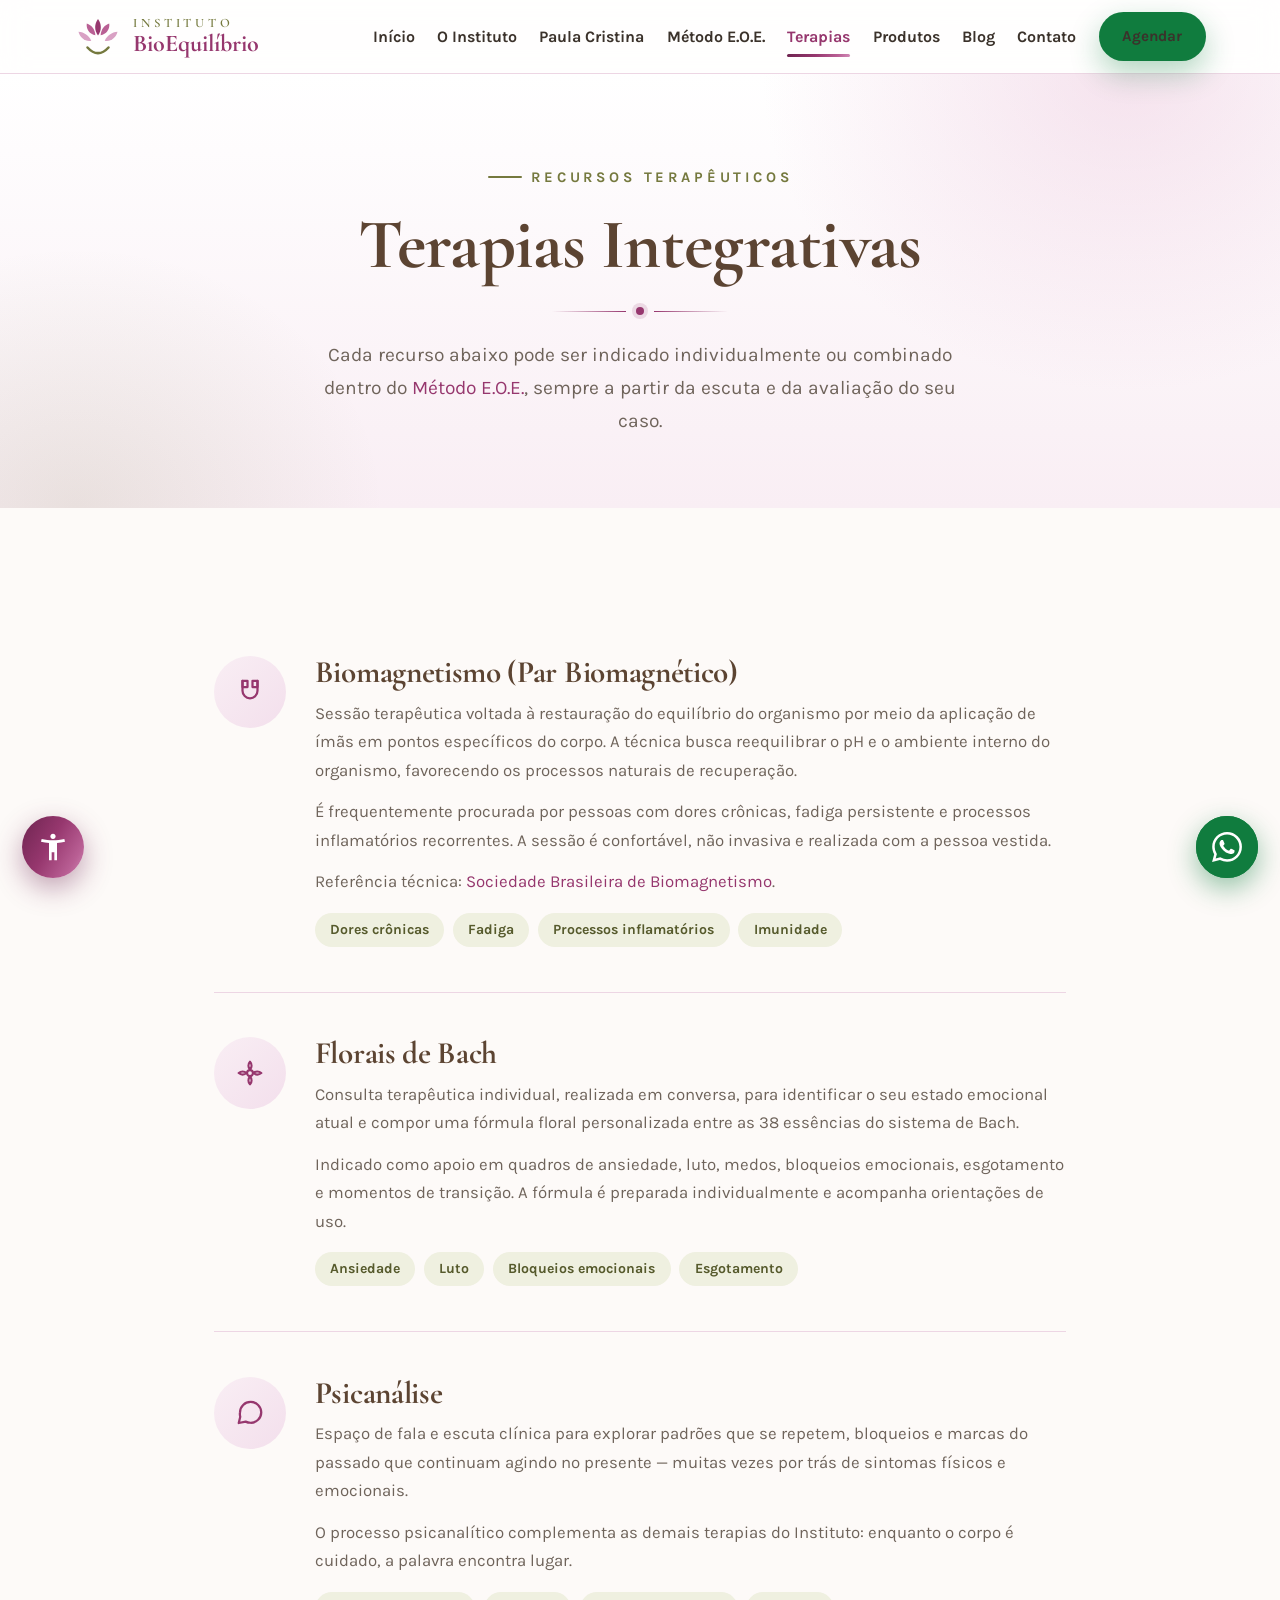
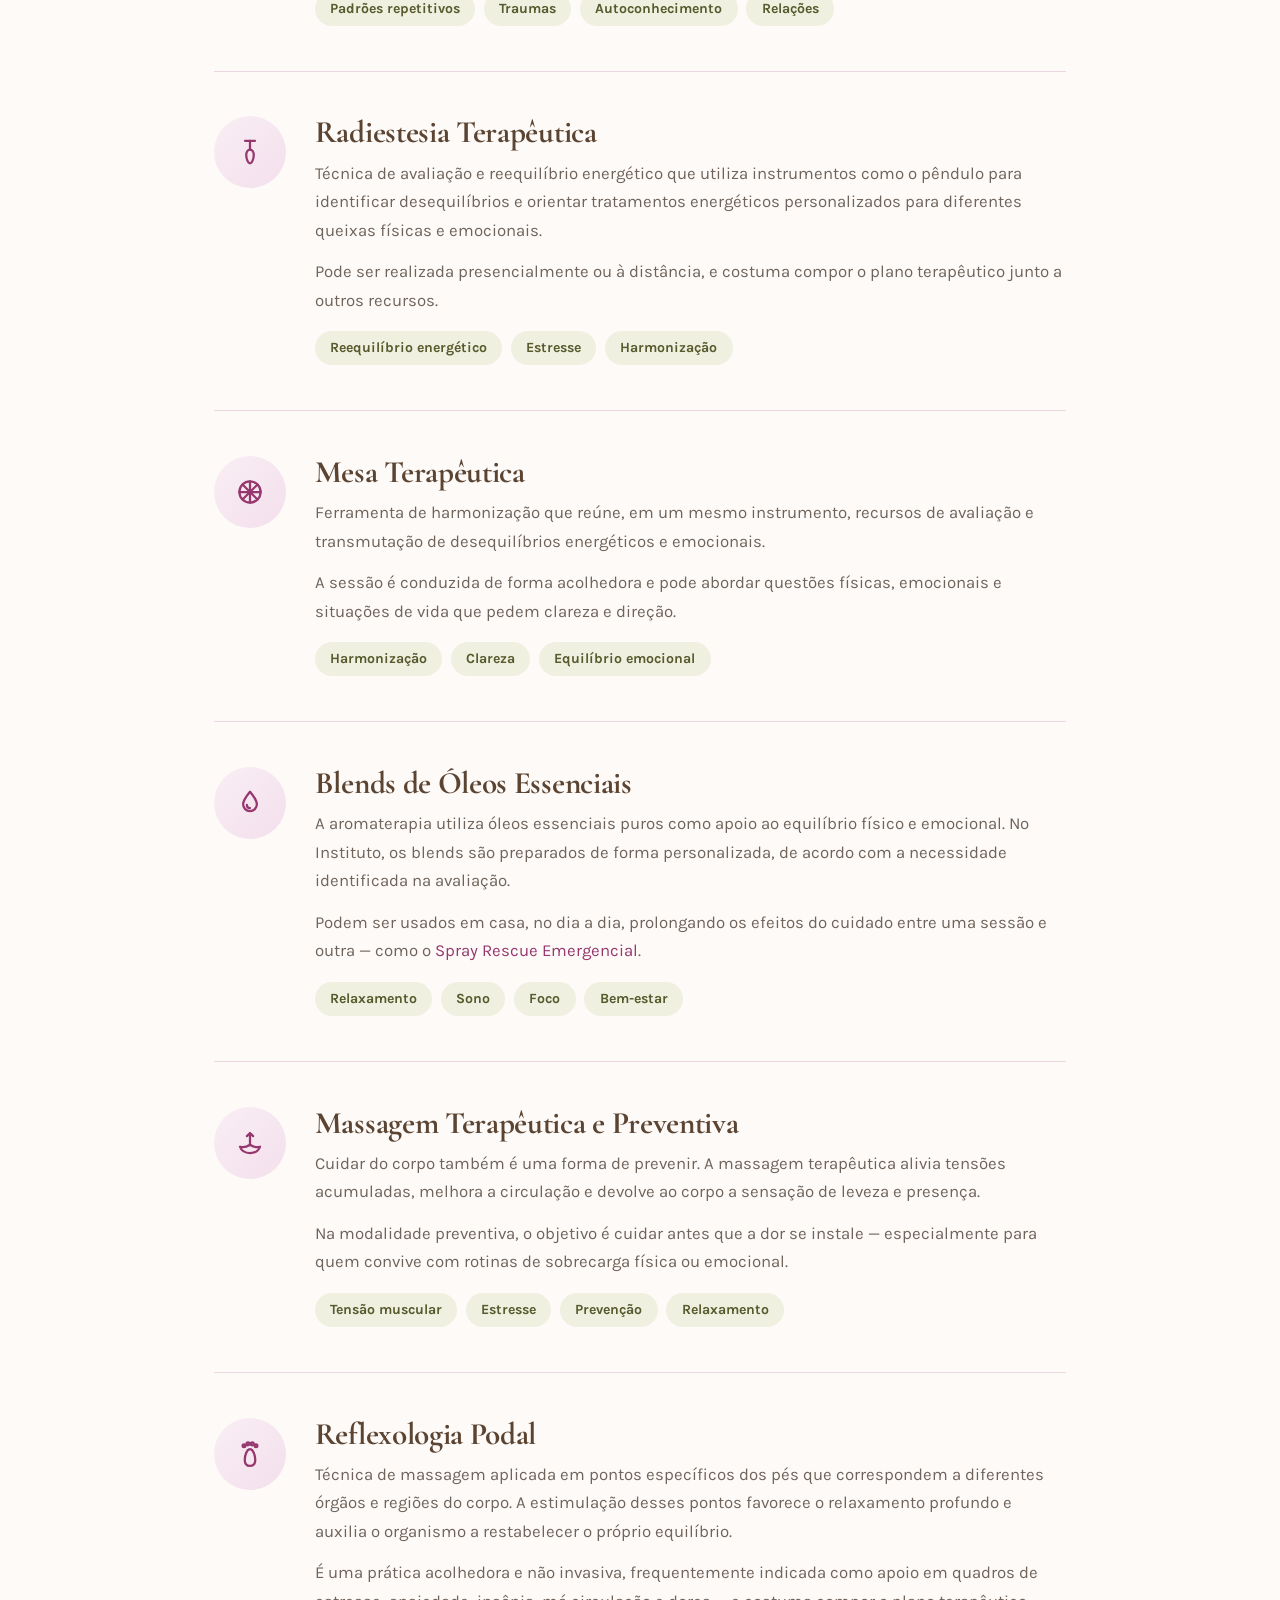
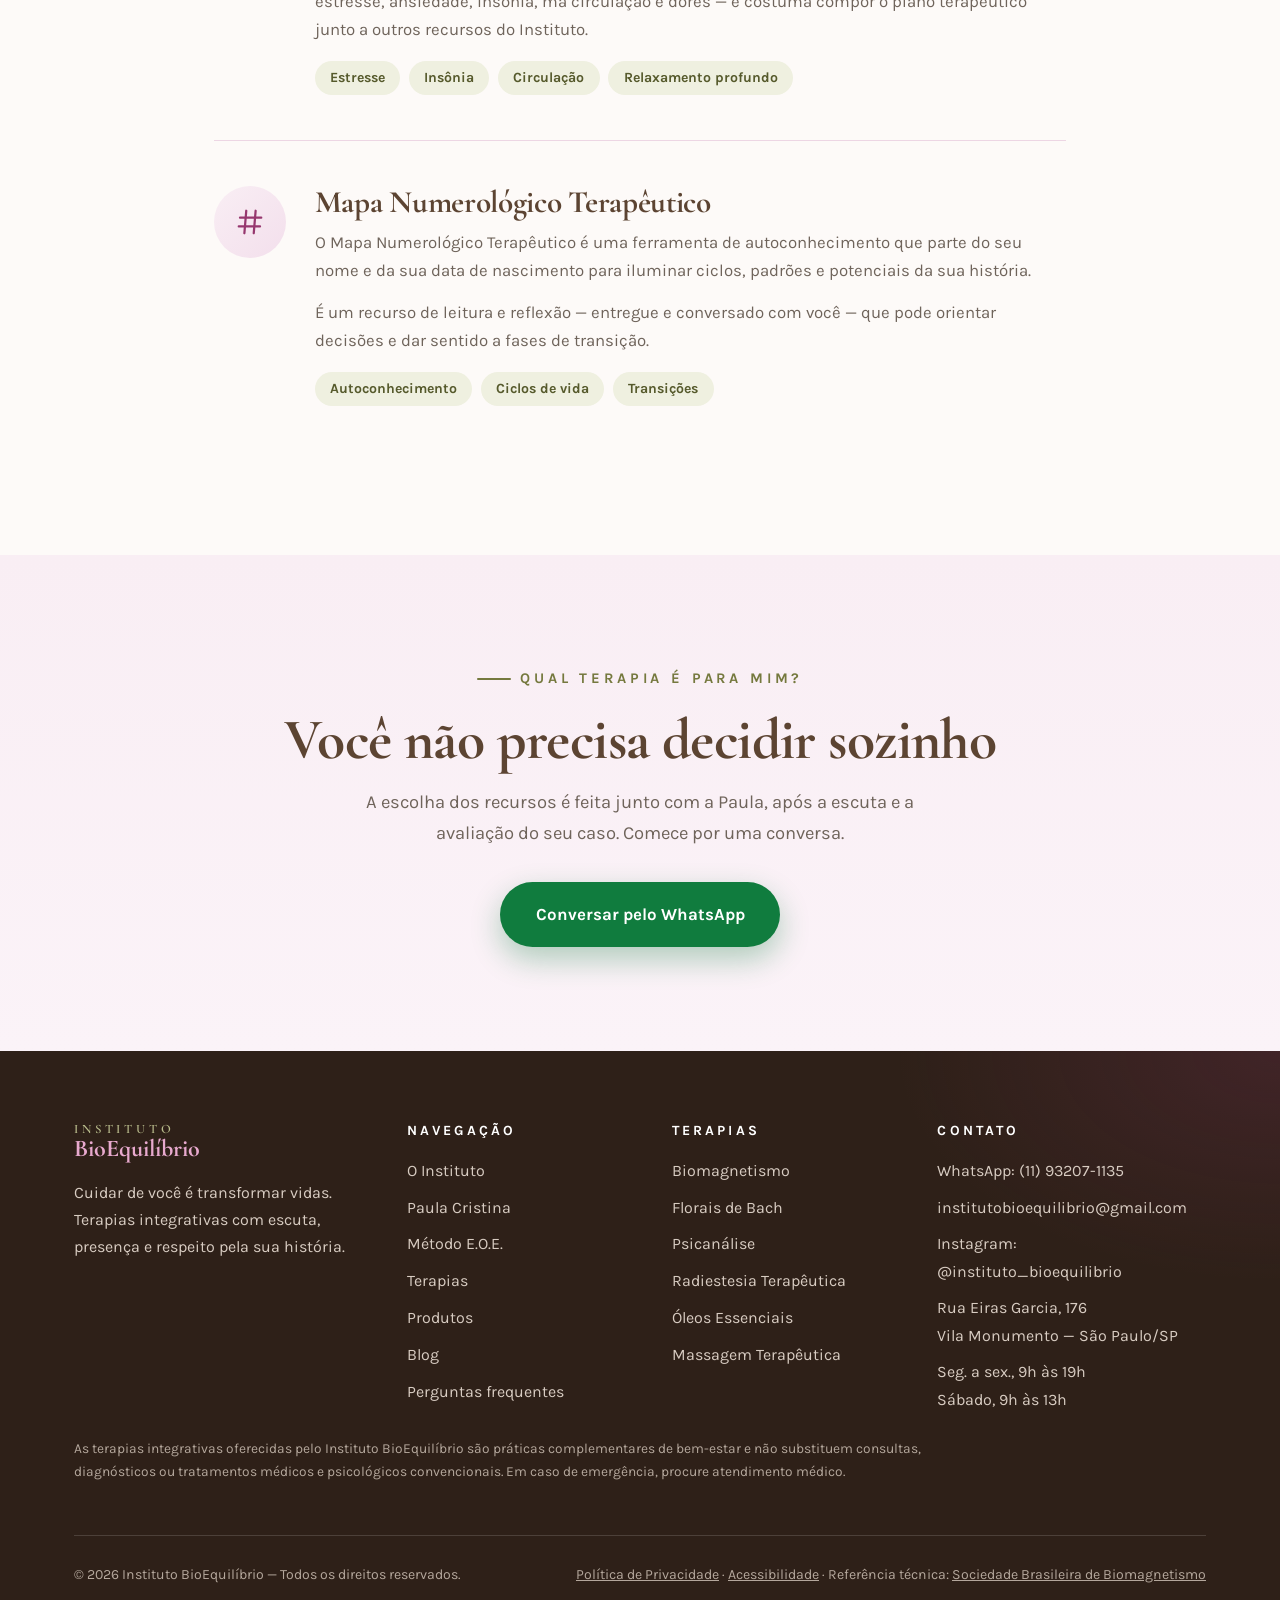
==== commit 172c907b: "Atualiza página da Paula Cristina e adiciona Reflexologia Podal - Novo texto 'Sobre mim' (materno-in" ====
--- a/terapias.html
+++ b/terapias.html
@@ -140,6 +140,16 @@
           </div>
         </article>
 
+        <article class="terapia reveal" id="reflexologia">
+          <div class="terapia__icone" aria-hidden="true"><svg width="30" height="30" viewBox="0 0 24 24" fill="none" stroke="currentColor" stroke-width="1.8" stroke-linecap="round" stroke-linejoin="round"><path d="M12 21.5c-2.6 0-4.2-2-4.2-5 0-3.4 1.8-8.5 4.2-8.5s4.2 5.1 4.2 8.5c0 3-1.6 5-4.2 5z"/><circle cx="7.2" cy="5.4" r="1.1"/><circle cx="10.4" cy="3.8" r="1.2"/><circle cx="13.8" cy="3.8" r="1.2"/><circle cx="16.8" cy="5.4" r="1.1"/></svg></div>
+          <div>
+            <h3>Reflexologia Podal</h3>
+            <p>Técnica de massagem aplicada em pontos específicos dos pés que correspondem a diferentes órgãos e regiões do corpo. A estimulação desses pontos favorece o relaxamento profundo e auxilia o organismo a restabelecer o próprio equilíbrio.</p>
+            <p>É uma prática acolhedora e não invasiva, frequentemente indicada como apoio em quadros de estresse, ansiedade, insônia, má circulação e dores — e costuma compor o plano terapêutico junto a outros recursos do Instituto.</p>
+            <div class="indicacoes"><span class="tag">Estresse</span><span class="tag">Insônia</span><span class="tag">Circulação</span><span class="tag">Relaxamento profundo</span></div>
+          </div>
+        </article>
+
         <article class="terapia reveal" id="numerologia">
           <div class="terapia__icone" aria-hidden="true"><svg width="30" height="30" viewBox="0 0 24 24" fill="none" stroke="currentColor" stroke-width="1.8" stroke-linecap="round" stroke-linejoin="round"><path d="M9 3 7.5 21M16.5 3 15 21M4 8.5h17M3 15.5h17"/></svg></div>
           <div>
--- a/assets/css/style.css
+++ b/assets/css/style.css
@@ -50,7 +50,7 @@
   overflow-x: hidden;
 }
 
-img { max-width: 100%; display: block; }
+img { max-width: 100%; height: auto; display: block; }
 
 a { color: var(--ameixa); text-decoration: none; transition: color var(--transicao); }
 a:hover { color: var(--ameixa-escuro); }
